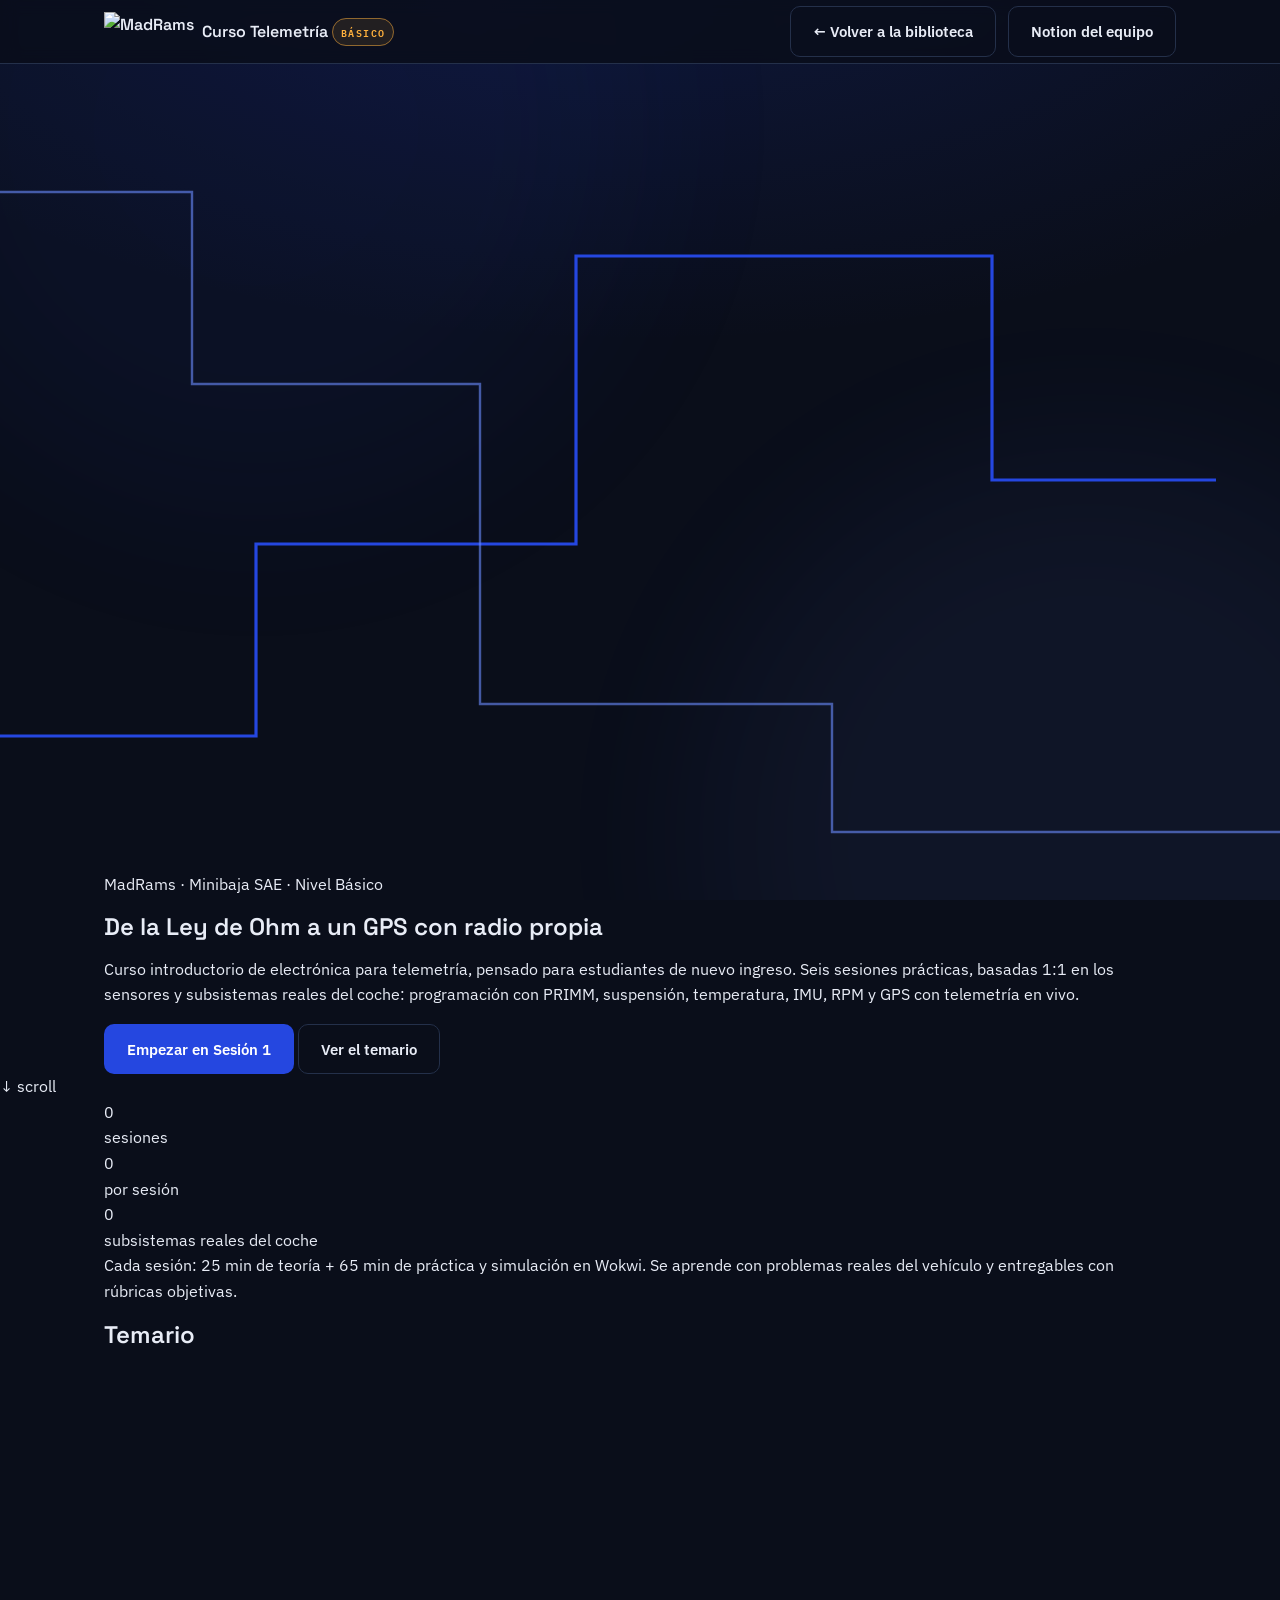
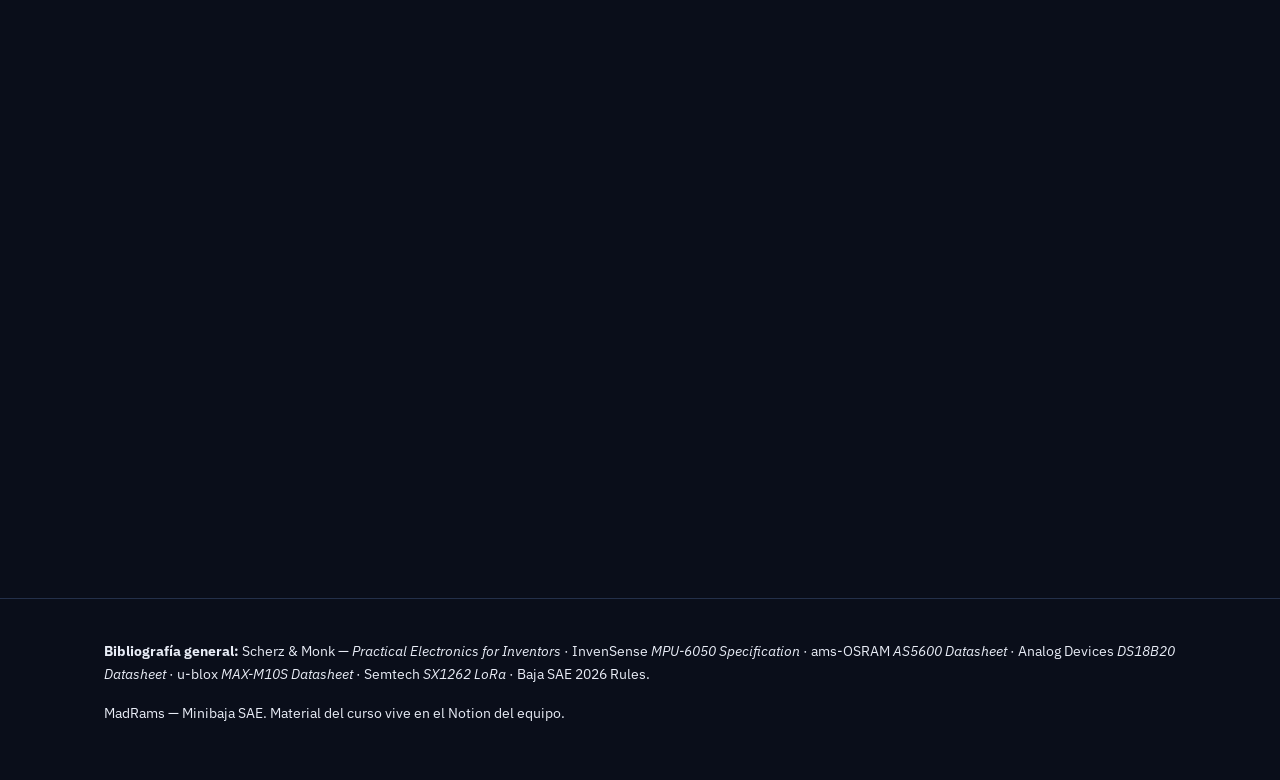
==== index.html @ baa656c7 "Re-master de curso" ====
<!doctype html>
<html lang="es">

<head>
    <meta charset="utf-8">
    <meta name="viewport" content="width=device-width, initial-scale=1">
    <link rel="icon" type="image/png" href="assets/img/LogoMadrams.png">
    <title>Curso Telemetría (Básico) — Nuevo Ingreso · MadRams</title>
    <meta name="description" content="Curso introductorio de electrónica para telemetría, 6 sesiones basadas 1:1 en los subsistemas reales de MadRams Minibaja SAE.">
    <link rel="preconnect" href="https://fonts.googleapis.com">
    <link href="https://fonts.googleapis.com/css2?family=Space+Grotesk:wght@500;600;700&family=IBM+Plex+Sans:wght@400;500;600&family=IBM+Plex+Mono:wght@400;600&display=swap" rel="stylesheet">
    <link rel="stylesheet" href="assets/css/tokens.css">
    <link rel="stylesheet" href="assets/css/base.css">
    <link rel="stylesheet" href="assets/css/home.css">
</head>

<body>
    <div class="bg-ambient" aria-hidden="true"></div>
    <header class="site-header">
        <div class="container">
            <a class="site-header__brand" href="index.html">
                <img src="assets/img/LogoMadrams.png" alt="MadRams">
                <span>Curso Telemetría <em class="level-badge">Básico</em></span>
            </a>
            <div class="site-header__actions" style="display:flex;gap:12px;align-items:center;flex-wrap:wrap;justify-content:flex-end">
                <a class="btn btn--ghost" href="https://luisxavierxd.github.io/MadRamsBibliotecaCursos/">← Volver a la biblioteca</a>
                <a class="btn btn--ghost" href="https://balsam-ringer-081.notion.site/Curso-Telemetr-a-Nuevo-Ingreso-3a5b2fdbb6b981238dddf6d0e0041c33" target="_blank" rel="noopener">Notion del equipo</a>
            </div>
        </div>
    </header>

    <main>
        <section class="hero">
            <svg class="hero__trace circuit-trace" viewBox="0 0 800 500" preserveAspectRatio="xMidYMid slice" aria-hidden="true">
                <path d="M0 420 L160 420 L160 300 L360 300 L360 120 L620 120 L620 260 L800 260"
                      fill="none" stroke="var(--accent)" stroke-width="2" stroke-dasharray="1200" />
                <path d="M0 80 L120 80 L120 200 L300 200 L300 400 L520 400 L520 480 L800 480"
                      fill="none" stroke="var(--accent-2)" stroke-width="1.5" stroke-dasharray="1200" opacity="0.6" />
            </svg>
            <div class="container">
                <div class="hero__content">
                    <p class="hero__eyebrow">MadRams · Minibaja SAE · Nivel Básico</p>
                    <h1>De la Ley de Ohm a un GPS con radio propia</h1>
                    <p class="lead">Curso introductorio de electrónica para telemetría, pensado para estudiantes de nuevo ingreso. Seis sesiones prácticas, basadas 1:1 en los sensores y subsistemas reales del coche: programación con PRIMM, suspensión, temperatura, IMU, RPM y GPS con telemetría en vivo.</p>
                    <div class="hero__actions">
                        <a class="btn btn--primary" href="sesiones/sesion-1.html">Empezar en Sesión 1</a>
                        <a class="btn btn--ghost" href="#temario">Ver el temario</a>
                    </div>
                </div>
            </div>
            <div class="scroll-hint">↓ scroll</div>
        </section>

        <section class="strip">
            <div class="container">
                <div class="strip__grid">
                    <div class="strip__stat">
                        <div class="value" data-counter="6">0</div>
                        <div class="label">sesiones</div>
                    </div>
                    <div class="strip__stat">
                        <div class="value" data-counter="90" data-counter-suffix=" min">0</div>
                        <div class="label">por sesión</div>
                    </div>
                    <div class="strip__stat">
                        <div class="value" data-counter="4">0</div>
                        <div class="label">subsistemas reales del coche</div>
                    </div>
                </div>
                <p class="strip__note">Cada sesión: 25 min de teoría + 65 min de práctica y simulación en Wokwi. Se aprende con problemas reales del vehículo y entregables con rúbricas objetivas.</p>
            </div>
        </section>

        <section class="sessions" id="temario">
            <div class="container">
                <h2>Temario</h2>
                <div class="sessions__grid">
                    <a class="card session-card reveal" href="sesiones/sesion-1.html">
                        <span class="num">01</span>
                        <h3>Electricidad + Arduino</h3>
                        <p class="sub">Base de todo el sistema electrónico</p>
                        <div class="tags"><span class="badge">LED · resistencias</span><span class="badge">multímetro</span></div>
                    </a>
                    <a class="card session-card reveal" href="sesiones/sesion-2.html">
                        <span class="num">02</span>
                        <h3>Fundamentos de programación (PRIMM)</h3>
                        <p class="sub">Alarma de sobrecalentamiento a pits · variables de estado e histéresis</p>
                        <div class="tags"><span class="badge">PRIMM</span><span class="badge">histéresis Wokwi</span></div>
                    </a>
                    <a class="card session-card reveal" href="sesiones/sesion-3.html">
                        <span class="num">03</span>
                        <h3>Suspensión (potenciómetro)</h3>
                        <p class="sub">Potenciómetro OEM GM 15098628/29 · divisor 5V→3.3V</p>
                        <div class="tags"><span class="badge">potenciómetro</span><span class="badge">divisor de voltaje</span></div>
                    </a>
                    <a class="card session-card reveal" href="sesiones/sesion-4.html">
                        <span class="num">04</span>
                        <h3>Temperatura (DS18B20 + 1-Wire)</h3>
                        <p class="sub">Monitoreo térmico de motor y CVT · bus OneWire</p>
                        <div class="tags"><span class="badge">DS18B20</span><span class="badge">1-Wire bus</span></div>
                    </a>
                    <a class="card session-card reveal" href="sesiones/sesion-5.html">
                        <span class="num">05</span>
                        <h3>Bus I²C: IMU y Encoder AS5600</h3>
                        <p class="sub">MPU6050 (0x68) + AS5600 (0x36) — chasis e indicador de RPM</p>
                        <div class="tags"><span class="badge">MPU6050</span><span class="badge">AS5600</span><span class="badge">I²C</span></div>
                    </a>
                    <a class="card card--alert session-card session-card--bonus reveal" href="sesiones/sesion-6.html">
                        <span class="num">06 🏁</span>
                        <h3>GPS + MicroSD (Data Day)</h3>
                        <p class="sub">Nodo de adquisición completo, registro en tarjeta de memoria y análisis de corrida</p>
                        <div class="tags">
                            <span class="badge">GPS NMEA</span>
                            <span class="badge">MicroSD SPI</span>
                            <span class="badge" style="color:var(--signal-amber);border-color:rgba(255,177,61,0.4)">🏁 Data Day · Entrega Final</span>
                        </div>
                    </a>
                </div>
            </div>
        </section>
    </main>

    <footer class="site-footer">
        <div class="container">
            <p><strong>Bibliografía general:</strong> Scherz &amp; Monk — <em>Practical Electronics for Inventors</em> · InvenSense <em>MPU-6050 Specification</em> · ams-OSRAM <em>AS5600 Datasheet</em> · Analog Devices <em>DS18B20 Datasheet</em> · u-blox <em>MAX-M10S Datasheet</em> · Semtech <em>SX1262 LoRa</em> · Baja SAE 2026 Rules.</p>
            <p>MadRams — Minibaja SAE. Material del curso vive en el Notion del equipo.</p>
        </div>
    </footer>

    <script src="https://cdn.jsdelivr.net/npm/animejs@3.2.1/lib/anime.min.js"></script>
    <script src="assets/js/animations.js"></script>
    <script>
        window.TelemetryAnim.init();
    </script>
</body>

</html>
---- assets/css/tokens.css ----
:root {
  /* ===== Color — Curso Telemetría BÁSICO =====
     Primer escalón de la familia: azul royal / acento ámbar.
     Mismo fondo profundo, rojo de alarma y semántica compartida con toda la familia. */
  --bg: #0A0E1A;
  --bg-panel: #131B2E;
  --bg-panel-2: #1B2740;
  --blue-royal: #2547E0;   /* primario / estructura */
  --blue-bright: #6C8CFF;  /* brillante / acento claro */
  --signal-amber: #FFB13D; /* señal / acento ámbar */
  --text: #E8ECF6;
  --text-dim: #8A93AC;
  --border: #24304A;
  --alarm: #FF3C3C;        /* compartida con toda la familia */

  /* Alias semánticos compartidos */
  --accent: #2547E0;
  --accent-2: #6C8CFF;
  --signal: #FFB13D;

  /* Type */
  --font-display: 'Space Grotesk', 'Arial Narrow', sans-serif;
  --font-body: 'IBM Plex Sans', system-ui, sans-serif;
  --font-mono: 'IBM Plex Mono', 'Consolas', monospace;

  /* Space */
  --space-1: 0.5rem;
  --space-2: 1rem;
  --space-3: 1.5rem;
  --space-4: 2.5rem;
  --space-5: 4rem;
  --space-6: 6rem;

  /* Layout */
  --radius: 10px;
  --radius-lg: 18px;
  --max-width: 1120px;
  --header-h: 64px;
}
---- assets/css/base.css ----
*, *::before, *::after { box-sizing: border-box; }
html { scroll-behavior: smooth; }

/* Transición suave (cross-fade) entre páginas: el circuito de fondo no "parpadea"
   al navegar. Navegadores sin soporte lo ignoran. */
@view-transition { navigation: auto; }
@media (prefers-reduced-motion: reduce) {
  html { scroll-behavior: auto; }
  *, *::before, *::after { animation-duration: 0.01ms !important; animation-iteration-count: 1 !important; transition-duration: 0.01ms !important; }
}

body {
  margin: 0;
  background: var(--bg);
  color: var(--text);
  font-family: var(--font-body);
  line-height: 1.6;
  -webkit-font-smoothing: antialiased;
}

h1, h2, h3, h4 {
  font-family: var(--font-display);
  font-weight: 600;
  line-height: 1.15;
  margin: 0 0 var(--space-2);
}

p { margin: 0 0 var(--space-2); color: var(--text); }
a { color: var(--blue-bright); }
code, .formula, .data-table { font-family: var(--font-mono); }

.visually-hidden {
  position: absolute; width: 1px; height: 1px; overflow: hidden;
  clip: rect(0 0 0 0); white-space: nowrap;
}

a:focus-visible, button:focus-visible, .btn:focus-visible {
  outline: 2px solid var(--blue-bright);
  outline-offset: 3px;
}

.container {
  max-width: var(--max-width);
  margin: 0 auto;
  padding: 0 var(--space-3);
}

/* Header / nav */
.site-header {
  position: sticky; top: 0; z-index: 20;
  height: var(--header-h);
  display: flex; align-items: center;
  background: rgba(10, 14, 26, 0.85);
  backdrop-filter: blur(8px);
  border-bottom: 1px solid var(--border);
}
.site-header .container { display: flex; align-items: center; justify-content: space-between; width: 100%; }
.site-header__brand { display: flex; align-items: center; gap: var(--space-1); font-family: var(--font-display); font-weight: 600; color: var(--text); text-decoration: none; }
.site-header__brand img { height: 40px; width: auto; }
/* Distintivo de nivel: este curso es el "Básico" del temario de Telemetría */
.level-badge {
  font-family: var(--font-mono); font-style: normal;
  font-size: 0.62rem; font-weight: 600; letter-spacing: 0.14em;
  text-transform: uppercase; line-height: 1;
  padding: 4px 8px; border-radius: 999px;
  color: var(--signal-amber);
  background: rgba(255, 177, 61, 0.1);
  border: 1px solid rgba(255, 177, 61, 0.5);
}

.nav-dots { display: flex; gap: 8px; list-style: none; margin: 0; padding: 0; }
.nav-dots a {
  display: block; width: 10px; height: 10px; border-radius: 50%;
  background: var(--border); text-indent: -9999px; overflow: hidden;
  transition: background 0.2s ease, transform 0.2s ease;
}
.nav-dots a:hover { background: var(--blue-bright); }
.nav-dots a.is-done { background: var(--signal-amber); }
.nav-dots a.is-current { background: var(--blue-royal); transform: scale(1.35); }
/* Sesión 6+ (bonus): rombo con contorno ámbar para distinguirla del resto */
.nav-dots a.nav-dot--bonus { border-radius: 2px; background: transparent; border: 1.5px solid var(--signal-amber); transform: rotate(45deg); }
.nav-dots a.nav-dot--bonus.is-current { background: var(--signal-amber); transform: rotate(45deg) scale(1.35); }
.nav-dots a.nav-dot--bonus.is-done { background: var(--signal-amber); }
.nav-dots a.nav-dot--bonus:hover { border-color: var(--blue-bright); }

/* Buttons */
.btn {
  display: inline-flex; align-items: center; gap: 8px;
  padding: 12px 22px; border-radius: var(--radius);
  font-family: var(--font-body); font-weight: 600; font-size: 0.95rem;
  text-decoration: none; border: 1px solid transparent; cursor: pointer;
  transition: background 0.2s ease, border-color 0.2s ease, transform 0.15s ease;
}
.btn--primary { background: var(--blue-royal); color: #fff; }
.btn--primary:hover { background: var(--blue-bright); transform: translateY(-1px); }
.btn--ghost { background: transparent; border-color: var(--border); color: var(--text); }
.btn--ghost:hover { border-color: var(--blue-bright); color: var(--blue-bright); }

/* Cards */
.card {
  background: var(--bg-panel);
  border: 1px solid var(--border);
  border-radius: var(--radius-lg);
  padding: var(--space-3);
  transition: border-color 0.2s ease, transform 0.2s ease, box-shadow 0.2s ease;
}
.card:hover {
  border-color: var(--blue-royal);
  transform: translateY(-3px);
  box-shadow: 0 12px 30px -18px rgba(37, 71, 224, 0.6);
}
.card--alert:hover { border-color: var(--signal-amber); box-shadow: 0 12px 30px -18px rgba(255, 177, 61, 0.5); }

/* Badges */
.badge {
  display: inline-flex; align-items: center; gap: 6px;
  font-family: var(--font-mono); font-size: 0.78rem; letter-spacing: 0.02em;
  padding: 4px 10px; border-radius: 999px;
  background: var(--bg-panel-2); color: var(--text-dim); border: 1px solid var(--border);
}

/* Callouts */
.callout {
  border-left: 3px solid var(--blue-royal);
  background: var(--bg-panel);
  border-radius: 0 var(--radius) var(--radius) 0;
  padding: var(--space-3);
}
.callout--alert { border-left-color: var(--signal-amber); }

/* Tables (datasheet look) */
.data-table { width: 100%; border-collapse: collapse; font-size: 0.9rem; }
.data-table th, .data-table td {
  text-align: left; padding: 10px 14px; border-bottom: 1px solid var(--border);
}
.data-table th { color: var(--text-dim); font-weight: 600; text-transform: uppercase; font-size: 0.75rem; letter-spacing: 0.04em; }

.formula {
  display: block; background: var(--bg-panel-2); border: 1px solid var(--border);
  border-radius: var(--radius); padding: var(--space-2); white-space: pre-wrap;
  color: var(--blue-bright); font-size: 0.95rem;
}

/* Checklist (errores comunes) */
.checklist { list-style: none; margin: 0; padding: 0; display: grid; gap: 10px; }
.checklist__item {
  position: relative;
  padding: 12px 16px 12px 38px;
  background: var(--bg-panel);
  border: 1px solid var(--border);
  border-radius: var(--radius);
  font-size: 0.95rem;
  line-height: 1.55;
  color: var(--text);
}
.checklist__item::before {
  content: "⚠";
  position: absolute;
  left: 14px;
  top: 12px;
  color: var(--signal-amber);
  font-size: 0.95rem;
  line-height: 1.55;
}
.checklist__item code, .deliverable-box code, .rubric code, .data-table code {
  font-family: var(--font-mono);
  color: var(--blue-bright);
  background: var(--bg-panel-2);
  padding: 2px 6px;
  border-radius: 4px;
  font-size: 0.88em;
}

/* Photo placeholders */
.photo-placeholder {
  display: flex; align-items: center; justify-content: center; text-align: center;
  aspect-ratio: 4 / 3; border: 2px dashed var(--border); border-radius: var(--radius);
  color: var(--text-dim); font-size: 0.85rem; padding: var(--space-2);
  background: repeating-linear-gradient(135deg, var(--bg-panel), var(--bg-panel) 10px, var(--bg-panel-2) 10px, var(--bg-panel-2) 20px);
}

/* Reveal animation hook: JS toggles .is-visible */
.reveal { opacity: 0; transform: translateY(24px); }
.reveal.is-visible { opacity: 1; transform: none; }
@media (prefers-reduced-motion: reduce) {
  .reveal { opacity: 1; transform: none; }
}

.site-footer {
  border-top: 1px solid var(--border);
  padding: var(--space-4) 0;
  color: var(--text-dim);
  font-size: 0.9rem;
}

/* ===== Fondo: Capa A — profundidad ambiental ===== */
.bg-ambient {
  position: fixed;
  inset: 0;
  z-index: -1;
  pointer-events: none;
  overflow: hidden;
  background:
    radial-gradient(120% 80% at 50% -10%, rgba(37, 71, 224, 0.18), transparent 60%),
    radial-gradient(100% 60% at 50% 110%, rgba(10, 14, 26, 0.9), transparent 70%),
    var(--bg);
}
.bg-ambient::before,
.bg-ambient::after {
  content: "";
  position: absolute;
  width: 60vmax;
  height: 60vmax;
  border-radius: 50%;
  filter: blur(90px);
  opacity: 0.06;
  will-change: transform;
}
.bg-ambient::before {
  background: var(--blue-royal);
  top: -20vmax; left: -10vmax;
  animation: aurora-a 34s ease-in-out infinite alternate;
}
.bg-ambient::after {
  background: var(--blue-bright);
  bottom: -25vmax; right: -15vmax;
  animation: aurora-b 42s ease-in-out infinite alternate;
}
@keyframes aurora-a {
  from { transform: translate(0, 0) scale(1); }
  to   { transform: translate(12vmax, 8vmax) scale(1.15); }
}
@keyframes aurora-b {
  from { transform: translate(0, 0) scale(1.1); }
  to   { transform: translate(-10vmax, -6vmax) scale(1); }
}
@media (prefers-reduced-motion: reduce) {
  .bg-ambient::before, .bg-ambient::after { animation: none; }
}

/* ===== Fondo: circuito de Mónaco centrado (todas las páginas) ===== */
.bg-monaco {
  position: fixed;
  inset: 0;
  z-index: -1;
  pointer-events: none;
  display: flex;
  align-items: center;
  justify-content: center;
  overflow: hidden;
}
.bg-monaco svg { width: min(92vw, 900px); height: auto; max-height: 86vh; overflow: visible; }
.bg-monaco .monaco-track { stroke-opacity: 0.32; stroke-dasharray: 1600; }
.bg-monaco .monaco-dot { opacity: 0.9; filter: drop-shadow(0 0 7px rgba(255, 177, 61, 0.95)); }

/* ===== Aviso "reducir movimiento" (animations.js lo inserta si aplica) ===== */
.reduced-motion-notice {
  position: fixed;
  left: 50%;
  bottom: var(--space-2);
  transform: translateX(-50%);
  z-index: 30;
  display: flex;
  align-items: center;
  gap: var(--space-2);
  max-width: min(92vw, 520px);
  padding: 10px 12px 10px 16px;
  background: var(--bg-panel);
  color: var(--text);
  border: 1px solid var(--border);
  border-left: 3px solid var(--signal-amber);
  border-radius: var(--radius);
  font-size: 0.85rem;
  line-height: 1.4;
  box-shadow: 0 12px 30px -14px rgba(0, 0, 0, 0.6);
}
.reduced-motion-notice strong { color: var(--signal-amber); font-weight: 600; }
.reduced-motion-notice button {
  flex-shrink: 0;
  width: 26px; height: 26px;
  display: inline-flex; align-items: center; justify-content: center;
  background: none; border: none; border-radius: 6px;
  color: var(--text-dim); font-size: 1.3rem; line-height: 1; cursor: pointer;
  transition: background 0.2s ease, color 0.2s ease;
}
.reduced-motion-notice button:hover { background: var(--bg-panel-2); color: var(--text); }
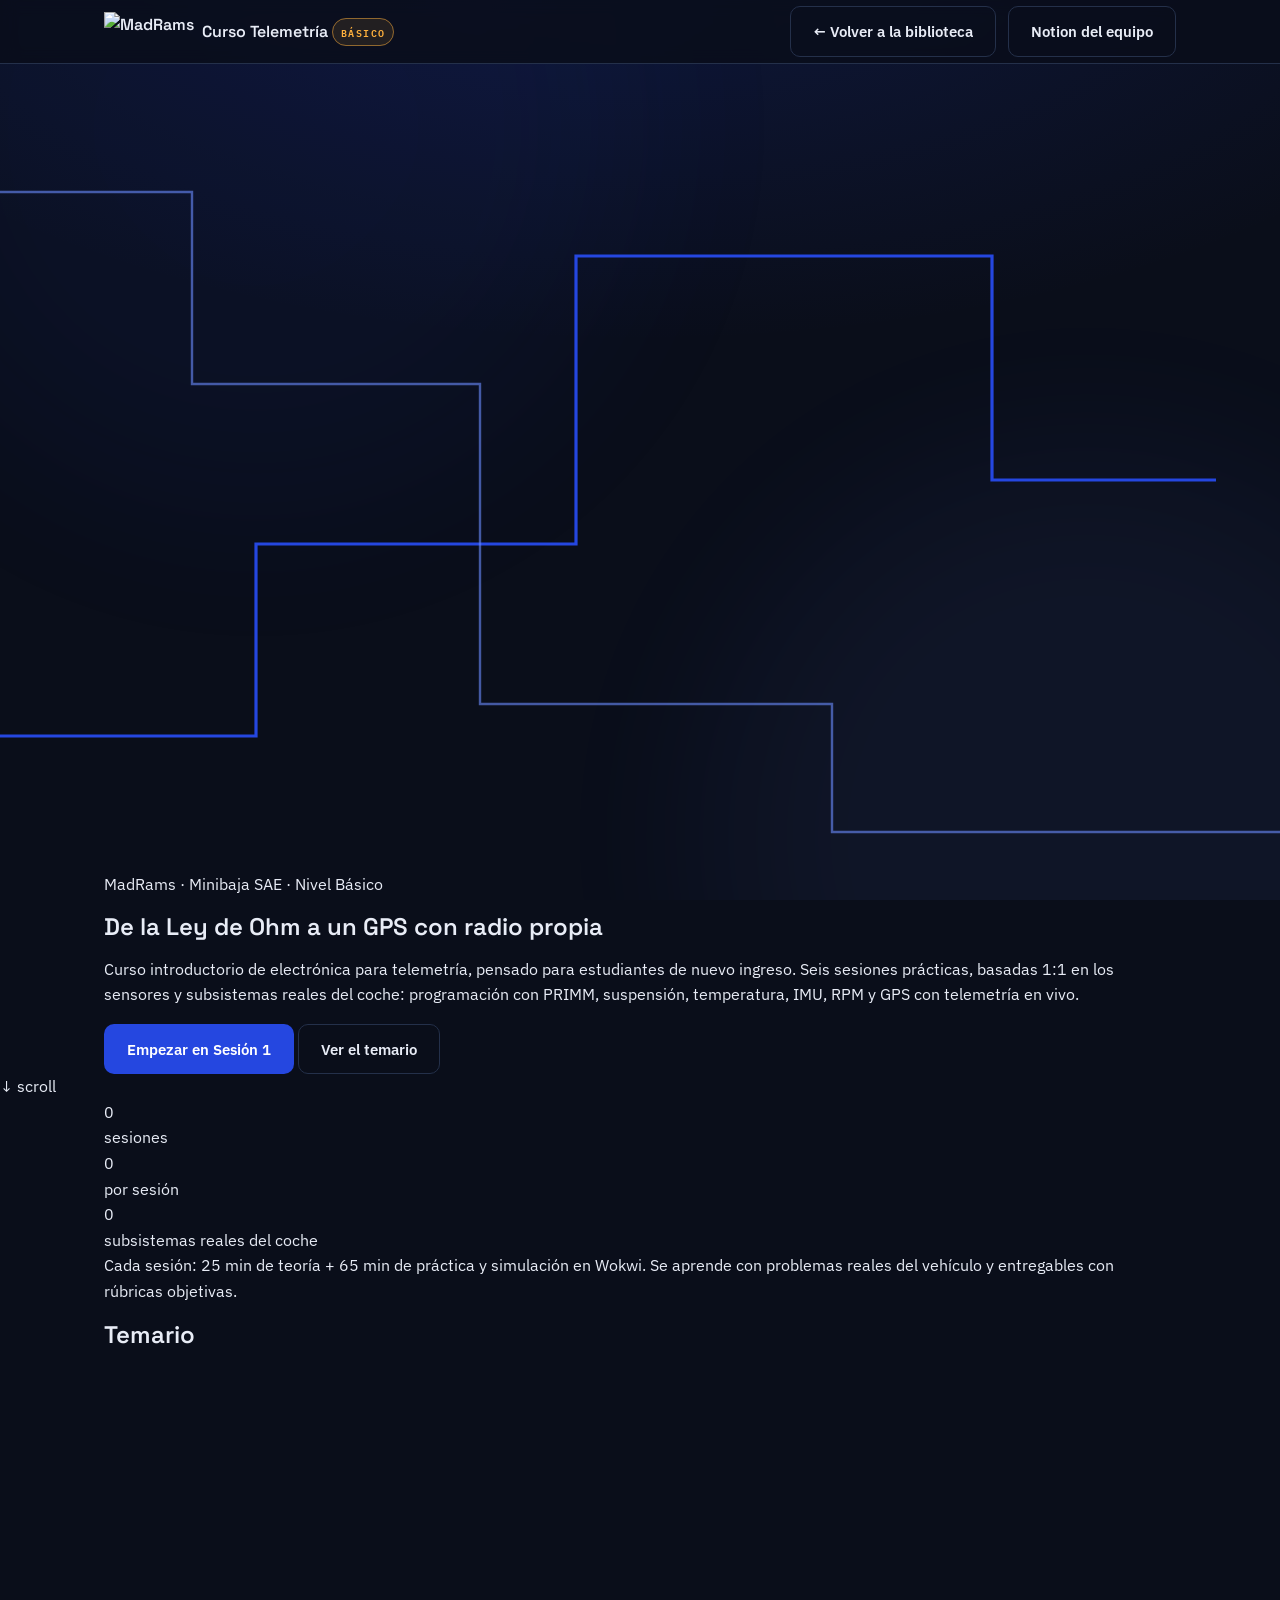
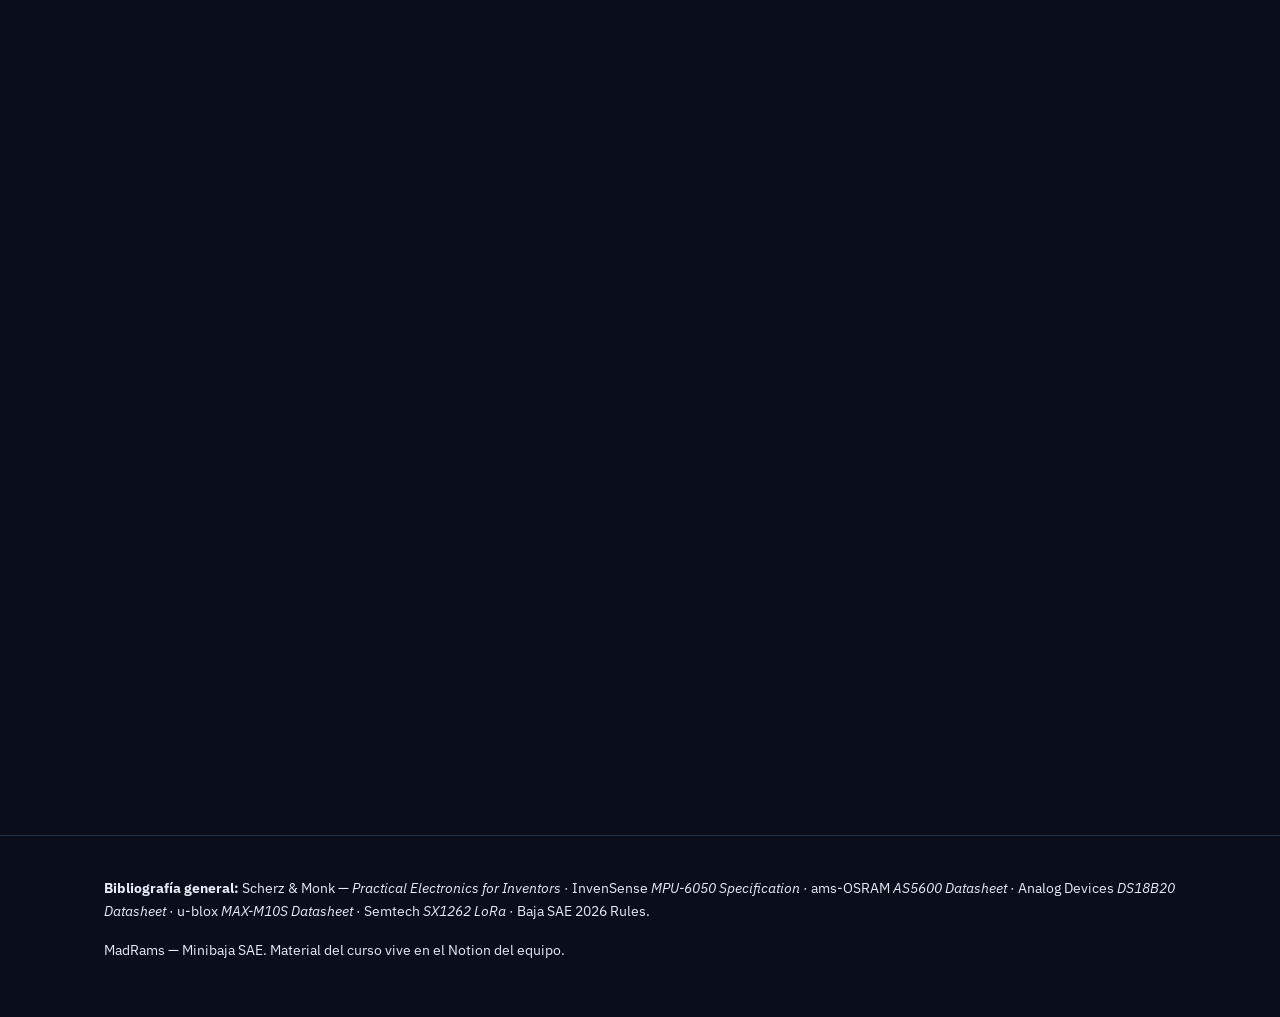
==== commit 81baed54: "Fix de navegacion" ====
--- a/index.html
+++ b/index.html
@@ -116,6 +116,18 @@
                         </div>
                     </a>
                 </div>
+
+            <!-- Banner de transición al Curso Intermedio -->
+            <div class="next-course-banner reveal" style="margin-top: var(--space-5, 32px); padding: var(--space-4, 24px); border-radius: var(--radius-lg, 16px); background: linear-gradient(135deg, rgba(14, 143, 166, 0.15), rgba(34, 211, 238, 0.05)); border: 1px solid rgba(34, 211, 238, 0.3); display: flex; flex-wrap: wrap; align-items: center; justify-content: space-between; gap: 16px;">
+                <div>
+                    <span class="badge" style="color: #22D3EE; border-color: rgba(34, 211, 238, 0.4); margin-bottom: 8px; display: inline-block;">Siguiente Nivel</span>
+                    <h3 style="margin: 0 0 6px; font-size: 1.3rem;">¿Listo para el siguiente paso? Curso Intermedio</h3>
+                    <p style="margin: 0; color: var(--text-dim); font-size: 0.92rem;">Aprende arquitectura de buses, FreeRTOS en ESP32, multiplexores y logging masivo en SD.</p>
+                </div>
+                <a href="https://luisxavierxd.github.io/MadRamsCursoTelemetriaIntermedio/" class="btn btn--primary" style="background: linear-gradient(135deg, #0E8FA6, #22D3EE); color: #07101E; font-weight: 700; border: none; padding: 10px 20px; border-radius: 999px; text-decoration: none; display: inline-flex; align-items: center; gap: 8px;">
+                    Abrir Curso Intermedio →
+                </a>
+            </div>
             </div>
         </section>
     </main>
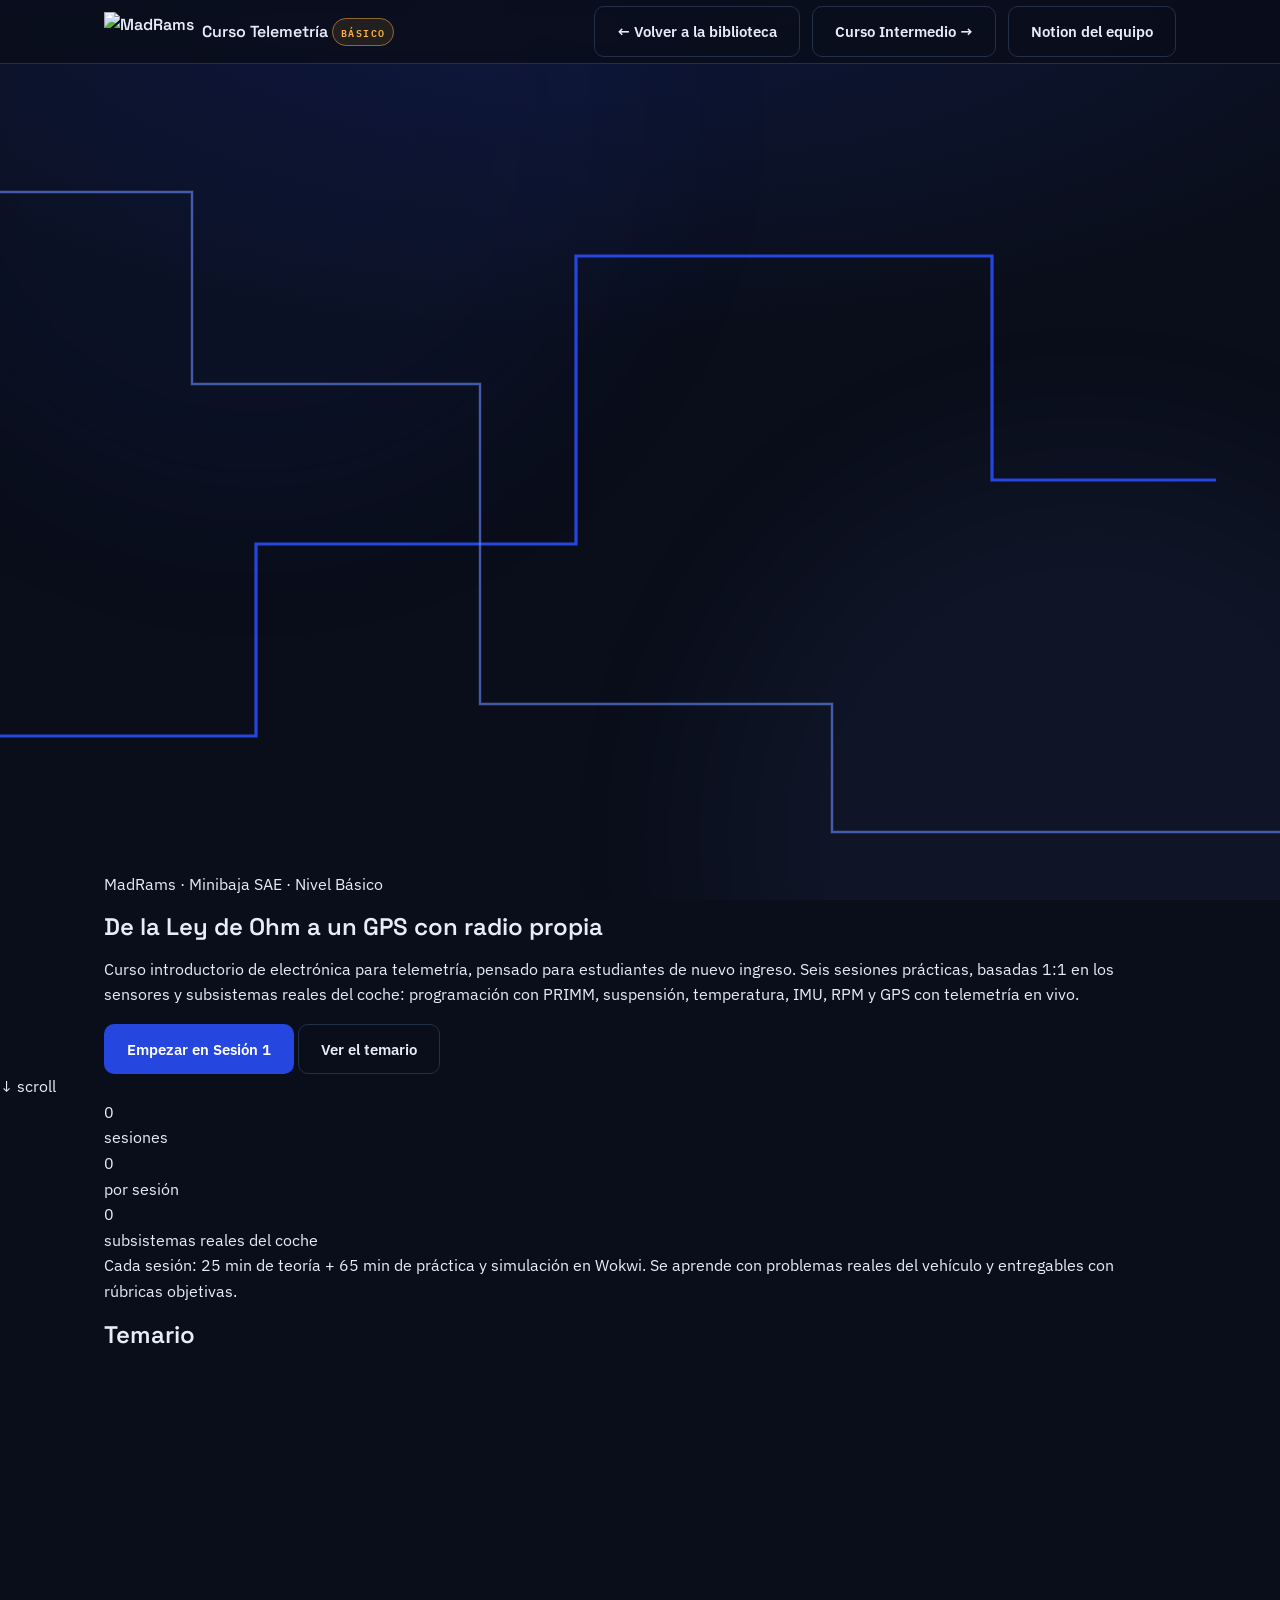
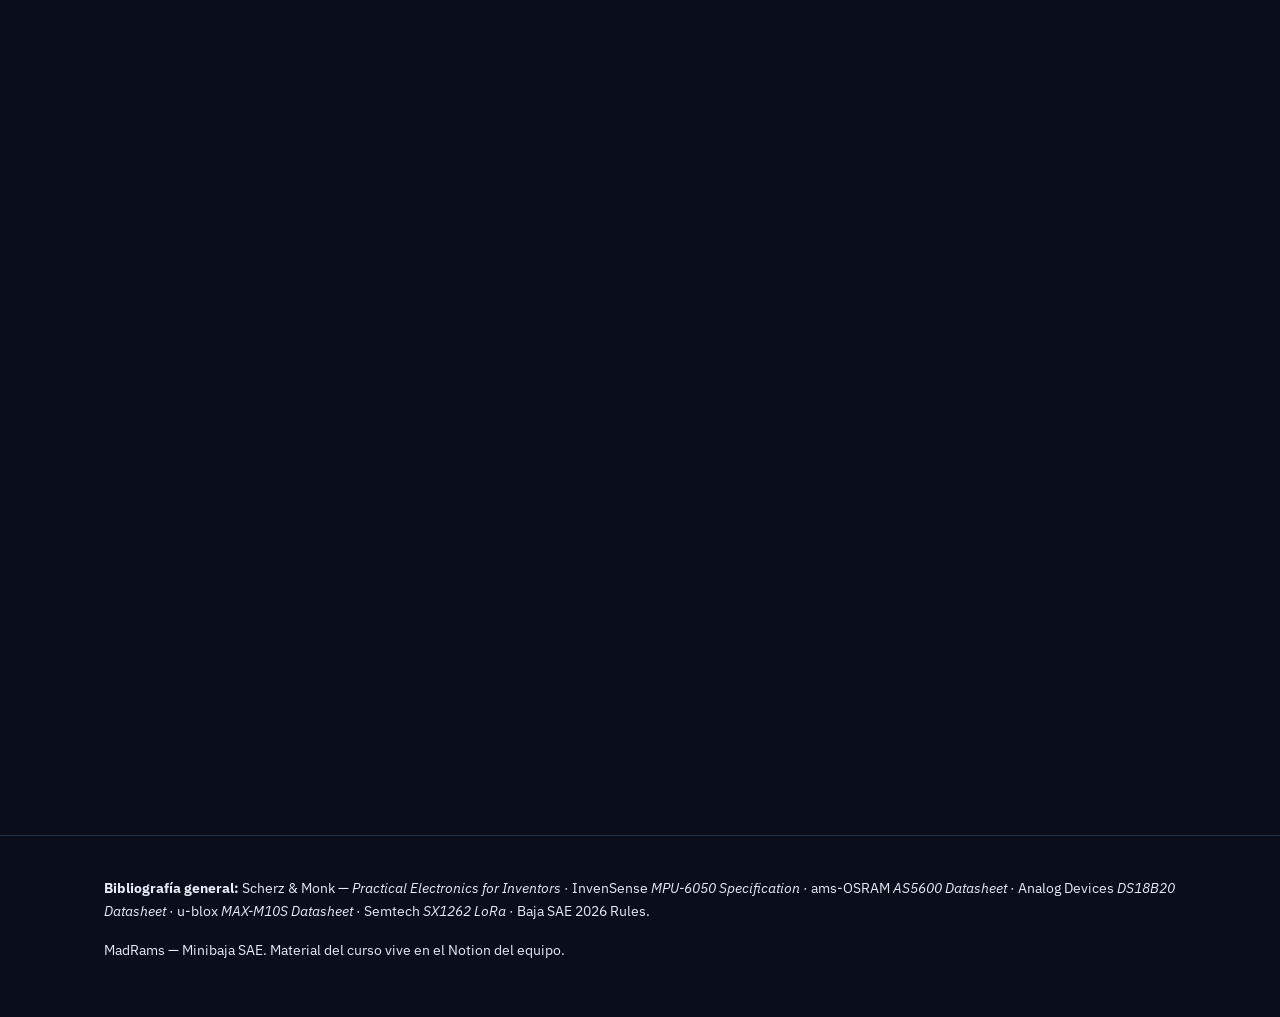
==== commit 5dda0b9f: "Boton a curso intermedio" ====
--- a/index.html
+++ b/index.html
@@ -24,6 +24,7 @@
             </a>
             <div class="site-header__actions" style="display:flex;gap:12px;align-items:center;flex-wrap:wrap;justify-content:flex-end">
                 <a class="btn btn--ghost" href="https://luisxavierxd.github.io/MadRamsBibliotecaCursos/">← Volver a la biblioteca</a>
+                <a class="btn btn--ghost" href="https://luisxavierxd.github.io/MadRamsCursoTelemetriaIntermedio/">Curso Intermedio →</a>
                 <a class="btn btn--ghost" href="https://balsam-ringer-081.notion.site/Curso-Telemetr-a-Nuevo-Ingreso-3a5b2fdbb6b981238dddf6d0e0041c33" target="_blank" rel="noopener">Notion del equipo</a>
             </div>
         </div>
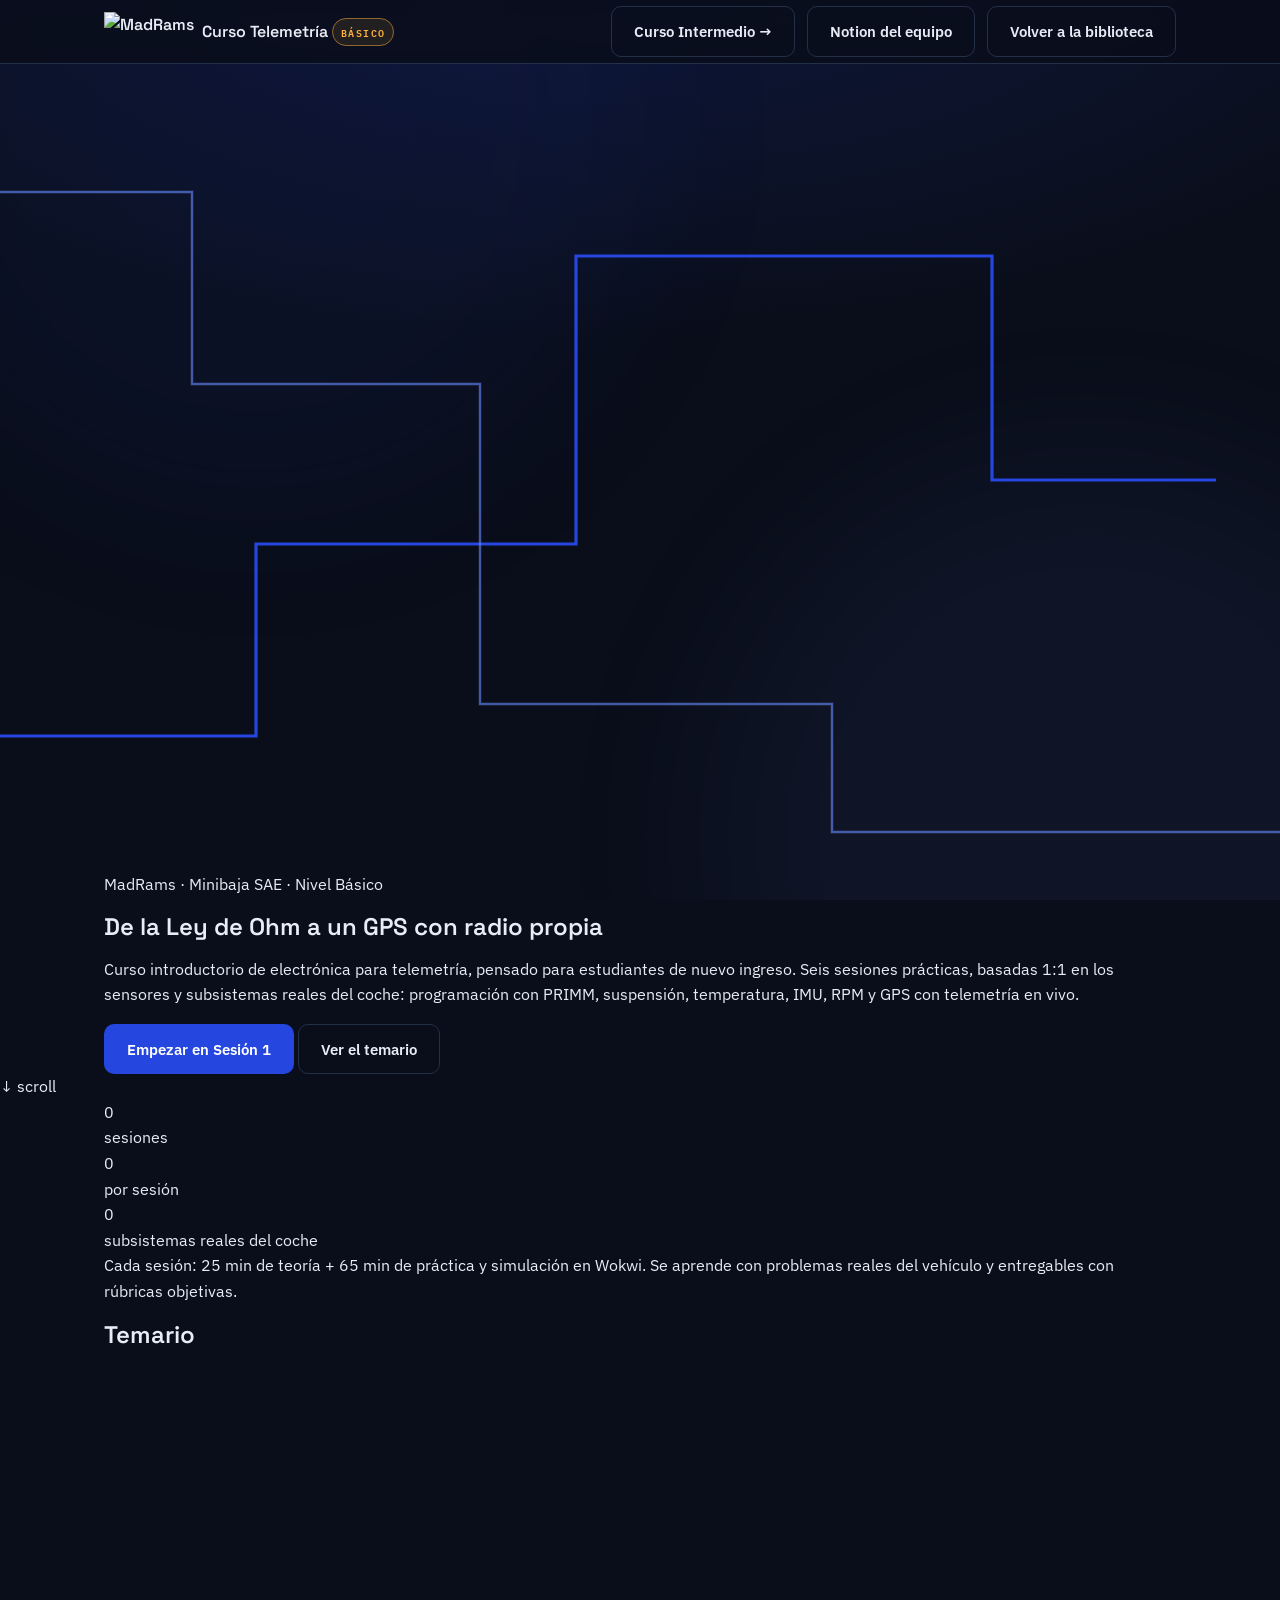
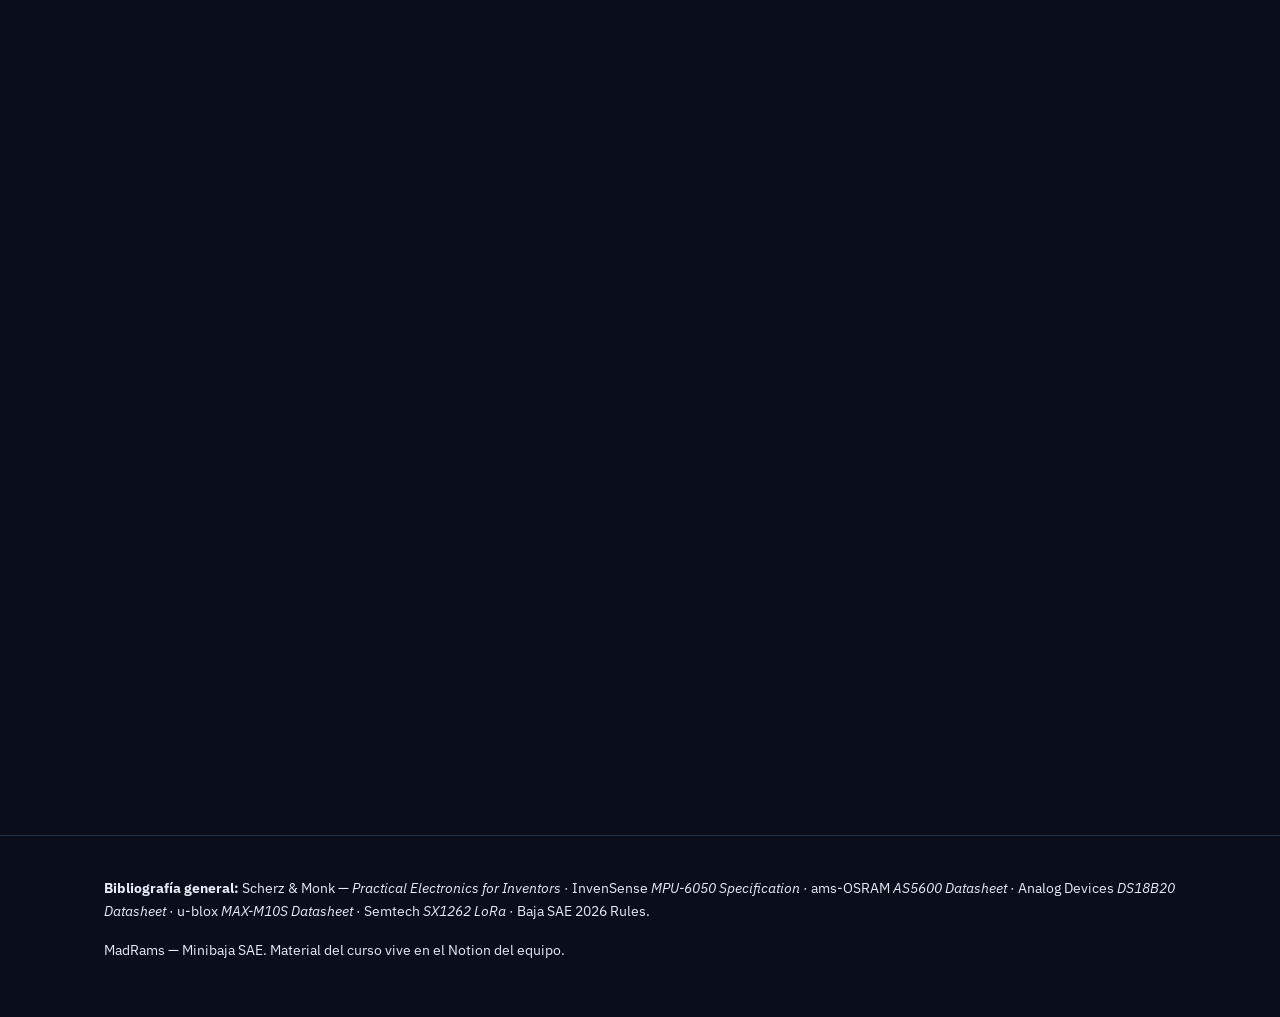
==== commit 623f1d16: "Cambios Routing" ====
--- a/index.html
+++ b/index.html
@@ -23,9 +23,9 @@
                 <span>Curso Telemetría <em class="level-badge">Básico</em></span>
             </a>
             <div class="site-header__actions" style="display:flex;gap:12px;align-items:center;flex-wrap:wrap;justify-content:flex-end">
-                <a class="btn btn--ghost" href="https://luisxavierxd.github.io/MadRamsBibliotecaCursos/">← Volver a la biblioteca</a>
                 <a class="btn btn--ghost" href="https://luisxavierxd.github.io/MadRamsCursoTelemetriaIntermedio/">Curso Intermedio →</a>
                 <a class="btn btn--ghost" href="https://balsam-ringer-081.notion.site/Curso-Telemetr-a-Nuevo-Ingreso-3a5b2fdbb6b981238dddf6d0e0041c33" target="_blank" rel="noopener">Notion del equipo</a>
+                <a class="btn btn--ghost" href="https://luisxavierxd.github.io/MadRamsBibliotecaCursos/">Volver a la biblioteca</a>
             </div>
         </div>
     </header>
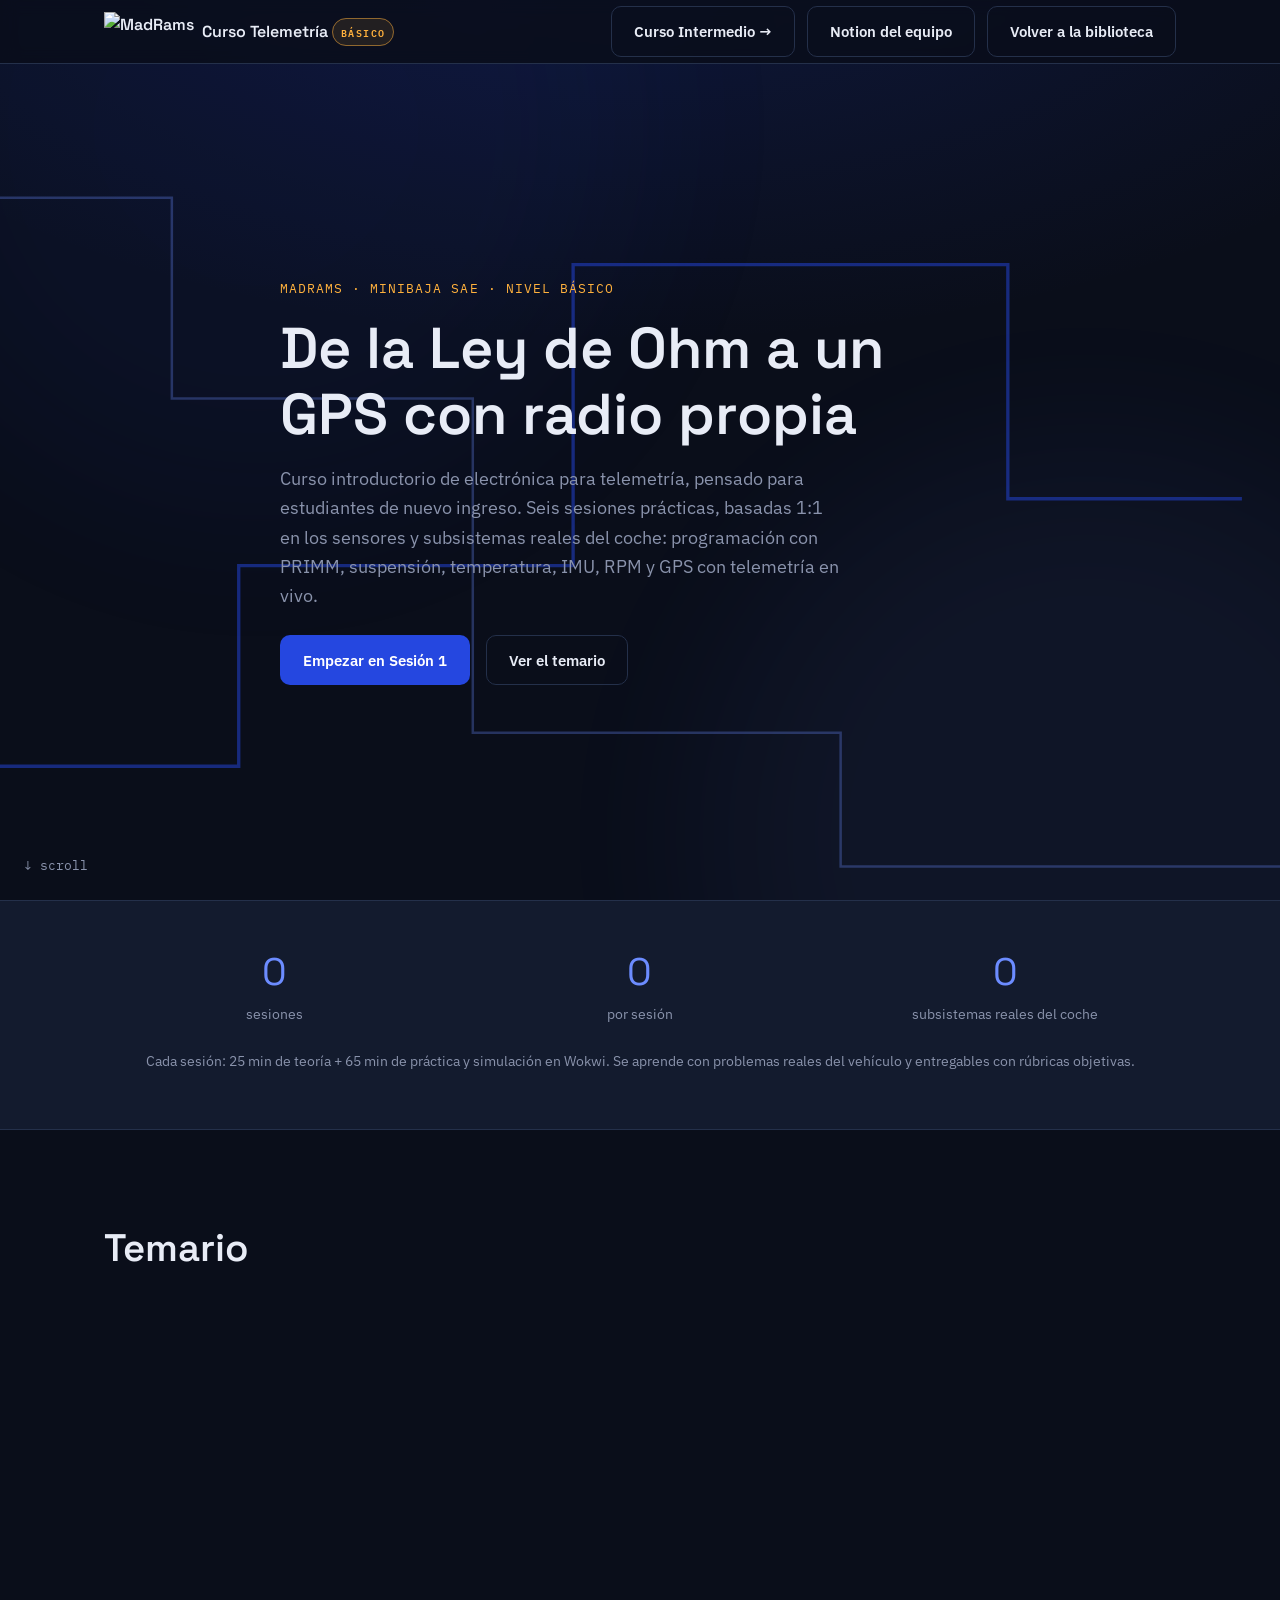
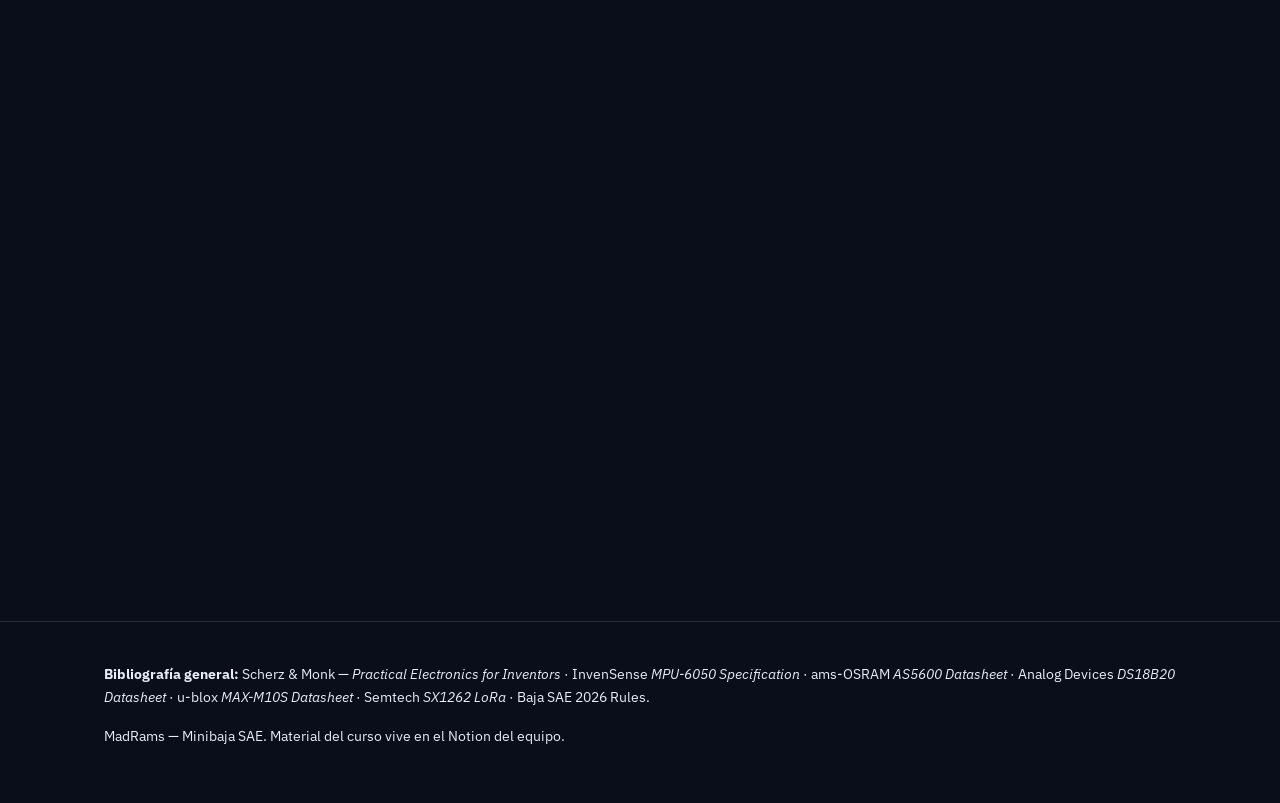
==== commit 829caaf2: "Restructuracion de Links" ====
--- a/index.html
+++ b/index.html
@@ -44,7 +44,7 @@
                     <h1>De la Ley de Ohm a un GPS con radio propia</h1>
                     <p class="lead">Curso introductorio de electrónica para telemetría, pensado para estudiantes de nuevo ingreso. Seis sesiones prácticas, basadas 1:1 en los sensores y subsistemas reales del coche: programación con PRIMM, suspensión, temperatura, IMU, RPM y GPS con telemetría en vivo.</p>
                     <div class="hero__actions">
-                        <a class="btn btn--primary" href="sesiones/sesion-1.html">Empezar en Sesión 1</a>
+                        <a class="btn btn--primary" href="sesiones/sesion-1/">Empezar en Sesión 1</a>
                         <a class="btn btn--ghost" href="#temario">Ver el temario</a>
                     </div>
                 </div>
@@ -76,45 +76,41 @@
             <div class="container">
                 <h2>Temario</h2>
                 <div class="sessions__grid">
-                    <a class="card session-card reveal" href="sesiones/sesion-1.html">
+                    <a class="card session-card reveal" href="sesiones/sesion-1/">
                         <span class="num">01</span>
                         <h3>Electricidad + Arduino</h3>
                         <p class="sub">Base de todo el sistema electrónico</p>
-                        <div class="tags"><span class="badge">LED · resistencias</span><span class="badge">multímetro</span></div>
+                        <p class="session-card__deliverable"><b>Entregable:</b> proyecto Wokwi: Ley de Ohm + Blink estructurado</p>
                     </a>
-                    <a class="card session-card reveal" href="sesiones/sesion-2.html">
+                    <a class="card session-card reveal" href="sesiones/sesion-2/">
                         <span class="num">02</span>
                         <h3>Fundamentos de programación (PRIMM)</h3>
                         <p class="sub">Alarma de sobrecalentamiento a pits · variables de estado e histéresis</p>
-                        <div class="tags"><span class="badge">PRIMM</span><span class="badge">histéresis Wokwi</span></div>
+                        <p class="session-card__deliverable"><b>Entregable:</b> proyecto Wokwi con histéresis demostrada</p>
                     </a>
-                    <a class="card session-card reveal" href="sesiones/sesion-3.html">
+                    <a class="card session-card reveal" href="sesiones/sesion-3/">
                         <span class="num">03</span>
                         <h3>Suspensión (potenciómetro)</h3>
                         <p class="sub">Potenciómetro OEM GM 15098628/29 · divisor 5V→3.3V</p>
-                        <div class="tags"><span class="badge">potenciómetro</span><span class="badge">divisor de voltaje</span></div>
+                        <p class="session-card__deliverable"><b>Entregable:</b> sensor de suspensión con divisor + alarma</p>
                     </a>
-                    <a class="card session-card reveal" href="sesiones/sesion-4.html">
+                    <a class="card session-card reveal" href="sesiones/sesion-4/">
                         <span class="num">04</span>
                         <h3>Temperatura (DS18B20 + 1-Wire)</h3>
                         <p class="sub">Monitoreo térmico de motor y CVT · bus OneWire</p>
-                        <div class="tags"><span class="badge">DS18B20</span><span class="badge">1-Wire bus</span></div>
+                        <p class="session-card__deliverable"><b>Entregable:</b> monitoreo térmico dual (DS18B20)</p>
                     </a>
-                    <a class="card session-card reveal" href="sesiones/sesion-5.html">
+                    <a class="card session-card reveal" href="sesiones/sesion-5/">
                         <span class="num">05</span>
                         <h3>Bus I²C: IMU y Encoder AS5600</h3>
                         <p class="sub">MPU6050 (0x68) + AS5600 (0x36) — chasis e indicador de RPM</p>
-                        <div class="tags"><span class="badge">MPU6050</span><span class="badge">AS5600</span><span class="badge">I²C</span></div>
+                        <p class="session-card__deliverable"><b>Entregable:</b> bus I²C con IMU + encoder AS5600</p>
                     </a>
-                    <a class="card card--alert session-card session-card--bonus reveal" href="sesiones/sesion-6.html">
+                    <a class="card card--alert session-card session-card--bonus reveal" href="sesiones/sesion-6/">
                         <span class="num">06 🏁</span>
                         <h3>GPS + MicroSD (Data Day)</h3>
                         <p class="sub">Nodo de adquisición completo, registro en tarjeta de memoria y análisis de corrida</p>
-                        <div class="tags">
-                            <span class="badge">GPS NMEA</span>
-                            <span class="badge">MicroSD SPI</span>
-                            <span class="badge" style="color:var(--signal-amber);border-color:rgba(255,177,61,0.4)">🏁 Data Day · Entrega Final</span>
-                        </div>
+                        <p class="session-card__deliverable"><b>Entregable:</b> dataset en MicroSD + reporte (Data Day)</p>
                     </a>
                 </div>
 
--- a/assets/css/home.css
+++ b/assets/css/home.css
@@ -0,0 +1,55 @@
+.hero {
+  position: relative;
+  min-height: calc(100vh - var(--header-h));
+  display: flex; align-items: center;
+  overflow: hidden;
+}
+.hero__trace {
+  position: absolute; inset: 0; width: 100%; height: 100%;
+  opacity: 0.5; pointer-events: none;
+}
+.hero__content { position: relative; z-index: 1; max-width: 720px; }
+.hero__eyebrow {
+  font-family: var(--font-mono); color: var(--signal-amber);
+  text-transform: uppercase; letter-spacing: 0.08em; font-size: 0.8rem;
+  margin-bottom: var(--space-2);
+}
+.hero h1 { font-size: clamp(2.2rem, 5vw, 3.6rem); }
+.hero p.lead { color: var(--text-dim); font-size: 1.15rem; max-width: 560px; }
+.hero__actions { display: flex; gap: var(--space-2); margin-top: var(--space-3); flex-wrap: wrap; }
+.scroll-hint {
+  position: absolute; bottom: var(--space-3); left: var(--space-3);
+  color: var(--text-dim); font-family: var(--font-mono); font-size: 0.8rem;
+}
+
+.strip {
+  border-top: 1px solid var(--border); border-bottom: 1px solid var(--border);
+  padding: var(--space-4) 0; background: var(--bg-panel);
+}
+.strip__grid { display: grid; grid-template-columns: repeat(auto-fit, minmax(180px, 1fr)); gap: var(--space-3); text-align: center; }
+.strip__stat .value { font-family: var(--font-display); font-size: 2.4rem; color: var(--blue-bright); }
+.strip__stat .label { color: var(--text-dim); font-size: 0.9rem; }
+.strip__note { margin-top: var(--space-3); text-align: center; color: var(--text-dim); font-size: 0.9rem; }
+
+.sessions { padding: var(--space-6) 0; }
+.sessions h2 { font-size: clamp(1.8rem, 3.5vw, 2.4rem); }
+.sessions__grid {
+  display: grid; grid-template-columns: repeat(auto-fit, minmax(280px, 1fr));
+  gap: var(--space-3); margin-top: var(--space-4);
+}
+.session-card { display: flex; flex-direction: column; gap: var(--space-1); text-decoration: none; color: var(--text); }
+.session-card .num { font-family: var(--font-display); font-size: 2rem; color: var(--blue-royal); }
+.session-card--bonus .num { color: var(--signal-amber); }
+.session-card h3 { font-size: 1.15rem; margin-bottom: 4px; }
+.session-card .sub { color: var(--text-dim); font-size: 0.88rem; margin-bottom: var(--space-1); }
+.session-card .tags { display: flex; gap: 6px; flex-wrap: wrap; }
+.session-card__deliverable { color: var(--text-dim); font-size: 0.88rem; margin-top: 2px; }
+.session-card__deliverable b { color: var(--text); font-weight: 600; }
+
+@media (max-width: 640px) {
+  .hero__actions { flex-direction: column; align-items: flex-start; }
+}
+
+/* El circuito de Mónaco ahora es un fondo global centrado (ver .bg-monaco en base.css),
+   inyectado por animations.js en todas las páginas. */
+.hero .container { position: relative; z-index: 1; }
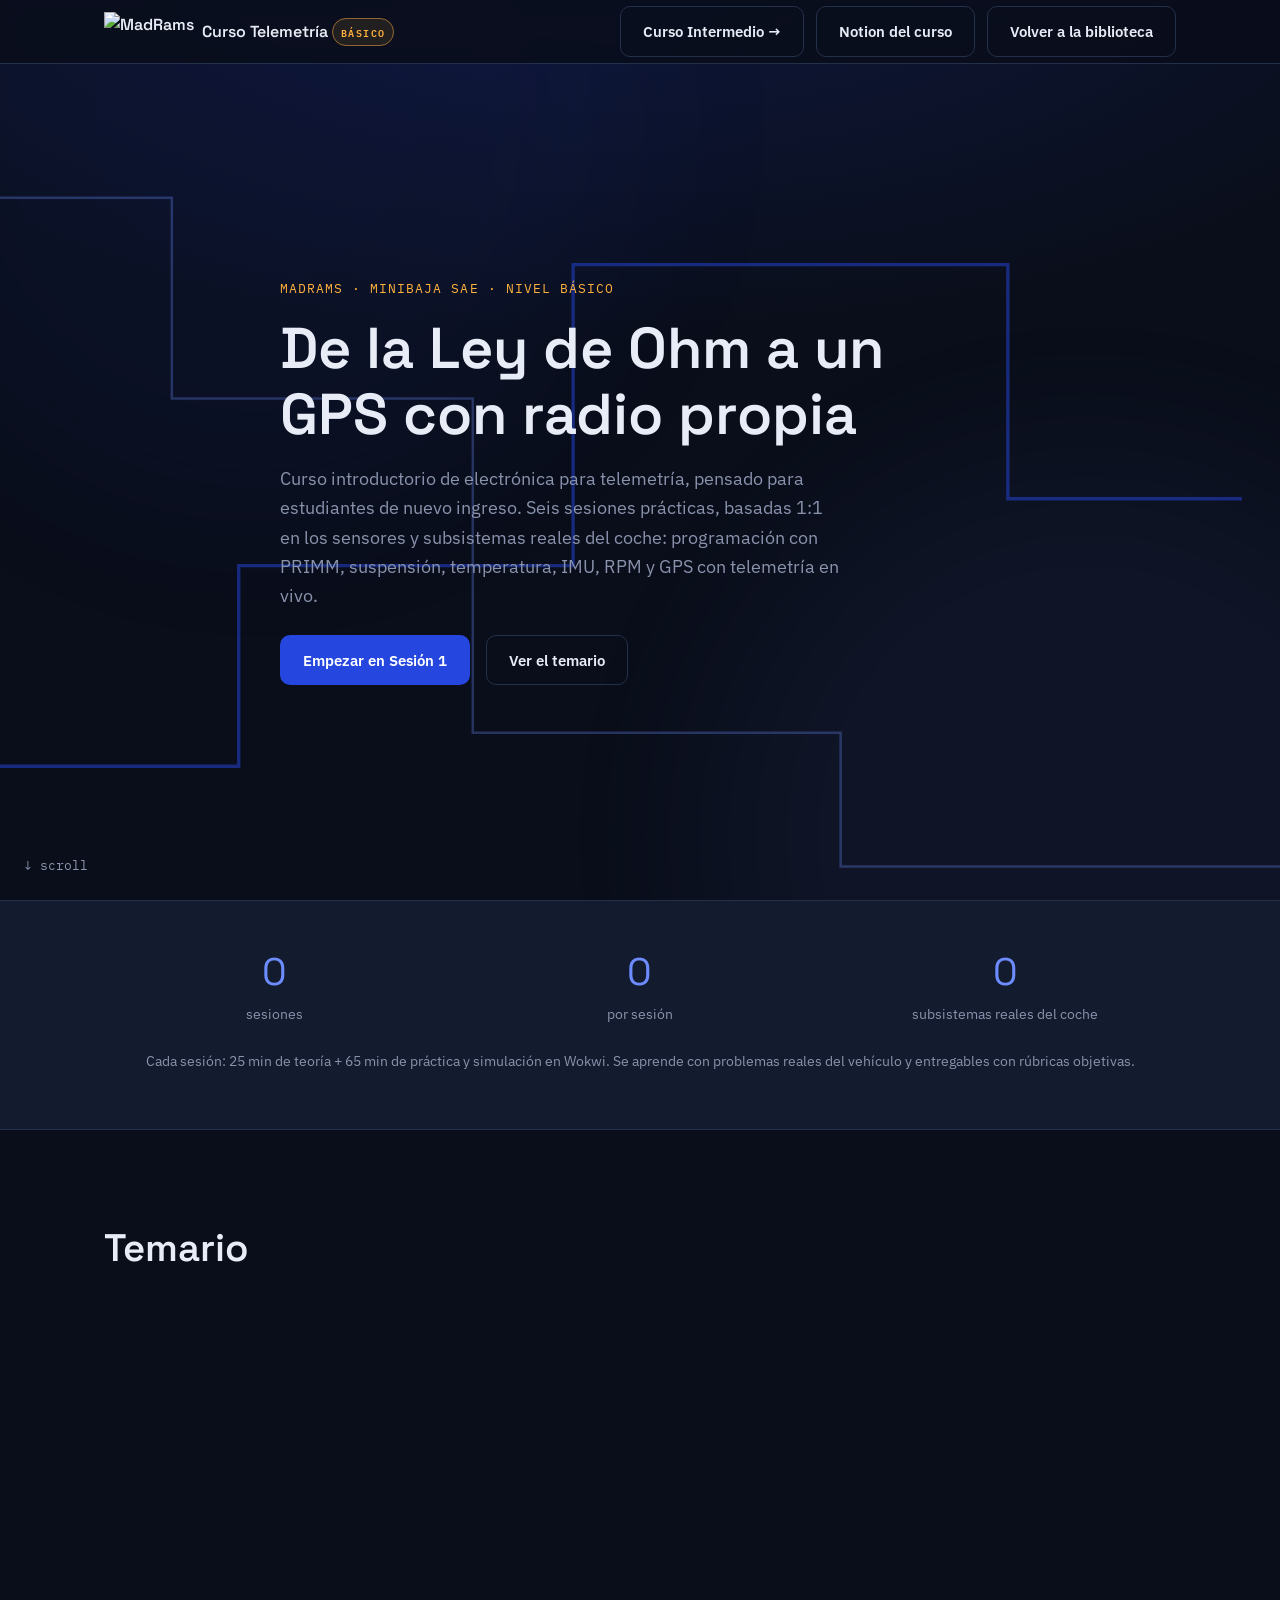
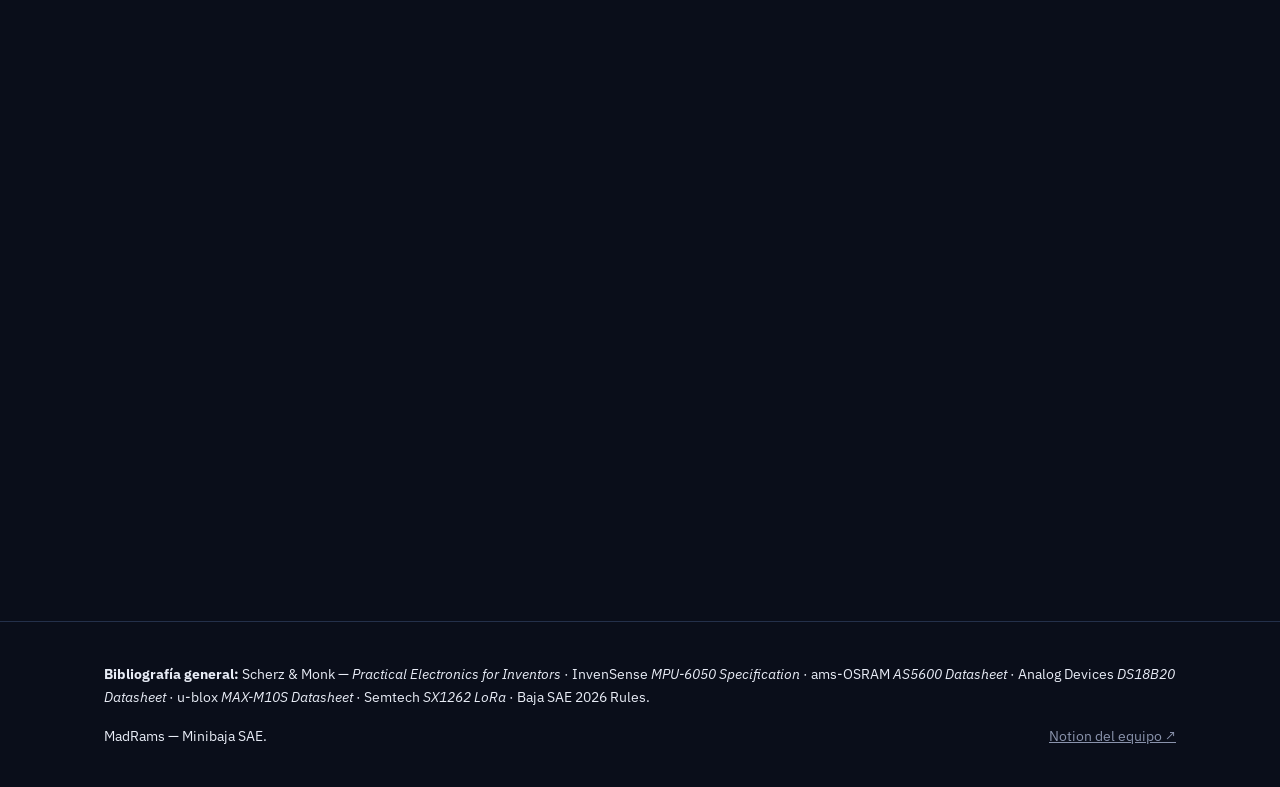
==== commit 57c7de02: "Link Notion Añadido" ====
--- a/index.html
+++ b/index.html
@@ -24,7 +24,7 @@
             </a>
             <div class="site-header__actions" style="display:flex;gap:12px;align-items:center;flex-wrap:wrap;justify-content:flex-end">
                 <a class="btn btn--ghost" href="https://luisxavierxd.github.io/MadRamsCursoTelemetriaIntermedio/">Curso Intermedio →</a>
-                <a class="btn btn--ghost" href="https://balsam-ringer-081.notion.site/Curso-Telemetr-a-Nuevo-Ingreso-3a5b2fdbb6b981238dddf6d0e0041c33" target="_blank" rel="noopener">Notion del equipo</a>
+                <a class="btn btn--ghost" href="https://balsam-ringer-081.notion.site/3c5b2fdbb6b9819cb738d3ce7c00c621" target="_blank" rel="noopener">Notion del curso</a>
                 <a class="btn btn--ghost" href="https://luisxavierxd.github.io/MadRamsBibliotecaCursos/">Volver a la biblioteca</a>
             </div>
         </div>
@@ -132,7 +132,10 @@
     <footer class="site-footer">
         <div class="container">
             <p><strong>Bibliografía general:</strong> Scherz &amp; Monk — <em>Practical Electronics for Inventors</em> · InvenSense <em>MPU-6050 Specification</em> · ams-OSRAM <em>AS5600 Datasheet</em> · Analog Devices <em>DS18B20 Datasheet</em> · u-blox <em>MAX-M10S Datasheet</em> · Semtech <em>SX1262 LoRa</em> · Baja SAE 2026 Rules.</p>
-            <p>MadRams — Minibaja SAE. Material del curso vive en el Notion del equipo.</p>
+            <div style="display:flex;flex-wrap:wrap;gap:12px;justify-content:space-between;align-items:center">
+                <p style="margin:0">MadRams — Minibaja SAE.</p>
+                <a href="https://balsam-ringer-081.notion.site/3a5b2fdbb6b981238dddf6d0e0041c33" target="_blank" rel="noopener" style="color:var(--text-dim)">Notion del equipo ↗</a>
+            </div>
         </div>
     </footer>
 
--- a/assets/css/base.css
+++ b/assets/css/base.css
@@ -95,6 +95,8 @@
 .btn--primary:hover { background: var(--blue-bright); transform: translateY(-1px); }
 .btn--ghost { background: transparent; border-color: var(--border); color: var(--text); }
 .btn--ghost:hover { border-color: var(--blue-bright); color: var(--blue-bright); }
+.btn--signal { background: var(--signal); color: var(--bg); border-color: var(--signal); box-shadow: 0 4px 18px -4px var(--signal); }
+.btn--signal:hover { filter: brightness(1.06); transform: translateY(-1px); box-shadow: 0 6px 24px -4px var(--signal); }
 
 /* Cards */
 .card {
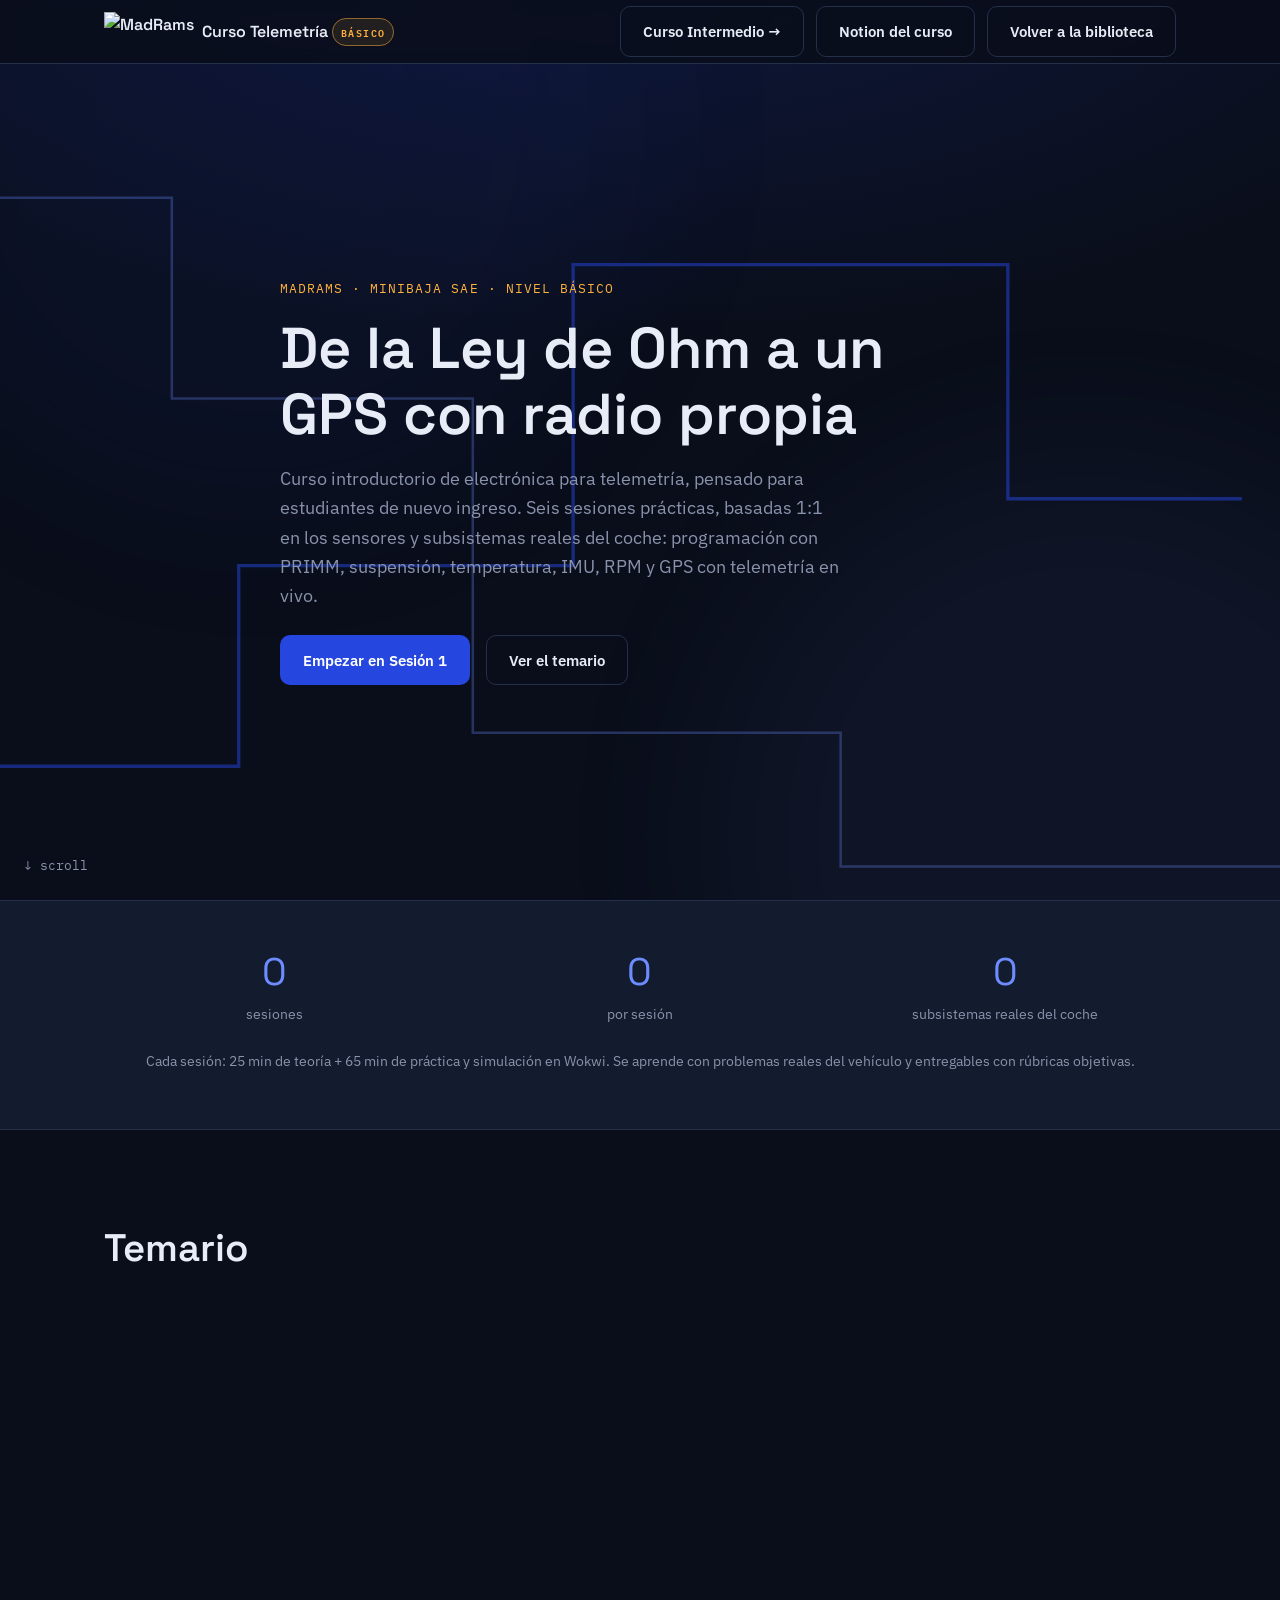
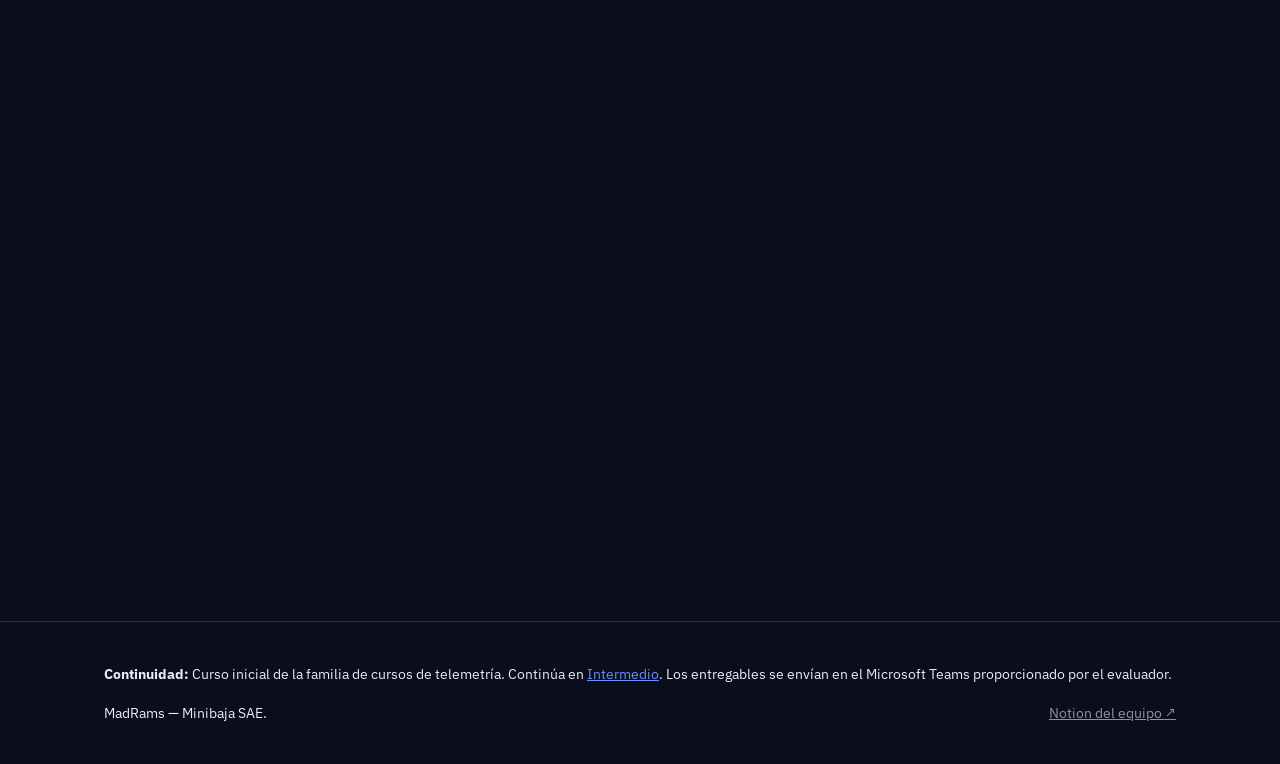
==== commit ca3ae957: "Cambio al footer de continuidad" ====
--- a/index.html
+++ b/index.html
@@ -131,7 +131,7 @@
 
     <footer class="site-footer">
         <div class="container">
-            <p><strong>Bibliografía general:</strong> Scherz &amp; Monk — <em>Practical Electronics for Inventors</em> · InvenSense <em>MPU-6050 Specification</em> · ams-OSRAM <em>AS5600 Datasheet</em> · Analog Devices <em>DS18B20 Datasheet</em> · u-blox <em>MAX-M10S Datasheet</em> · Semtech <em>SX1262 LoRa</em> · Baja SAE 2026 Rules.</p>
+            <p><strong>Continuidad:</strong> Curso inicial de la familia de cursos de telemetría. Continúa en <a href="https://luisxavierxd.github.io/MadRamsCursoTelemetriaIntermedio/">Intermedio</a>. Los entregables se envían en el Microsoft Teams proporcionado por el evaluador.</p>
             <div style="display:flex;flex-wrap:wrap;gap:12px;justify-content:space-between;align-items:center">
                 <p style="margin:0">MadRams — Minibaja SAE.</p>
                 <a href="https://balsam-ringer-081.notion.site/3a5b2fdbb6b981238dddf6d0e0041c33" target="_blank" rel="noopener" style="color:var(--text-dim)">Notion del equipo ↗</a>
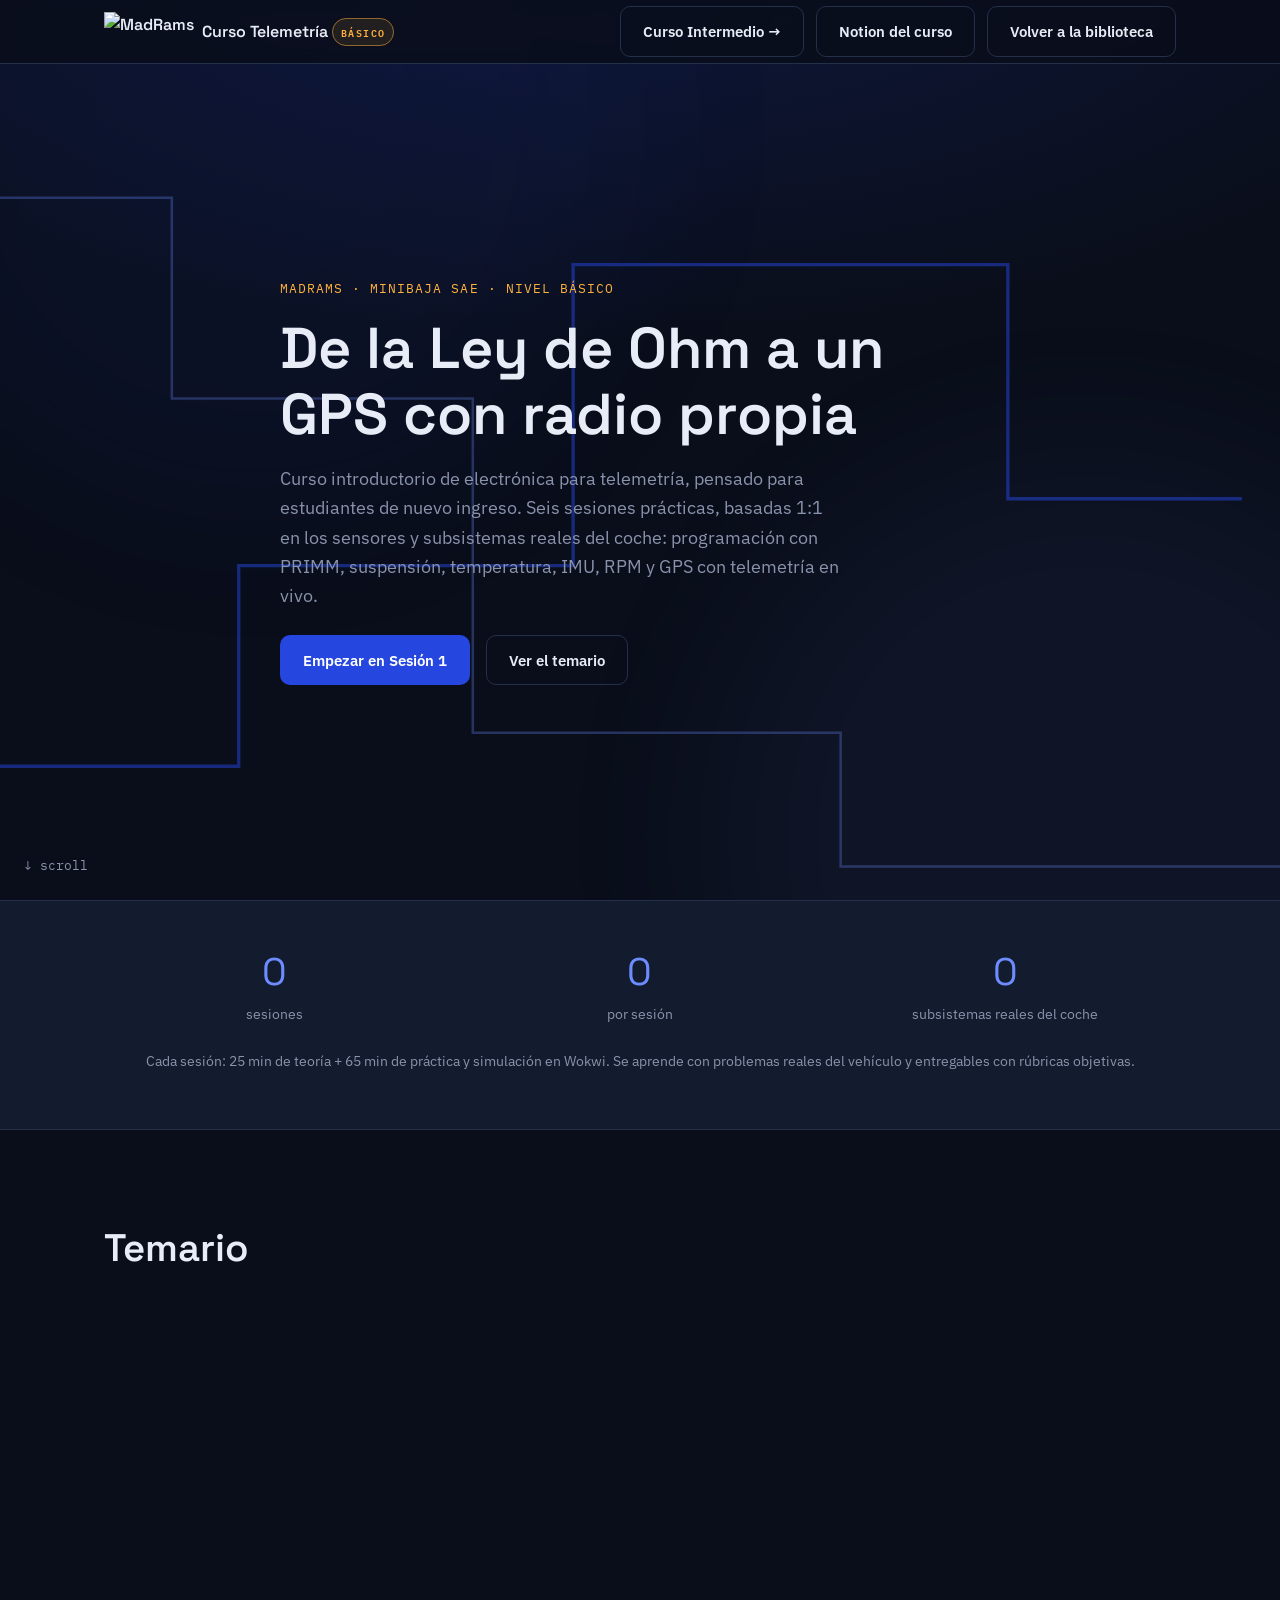
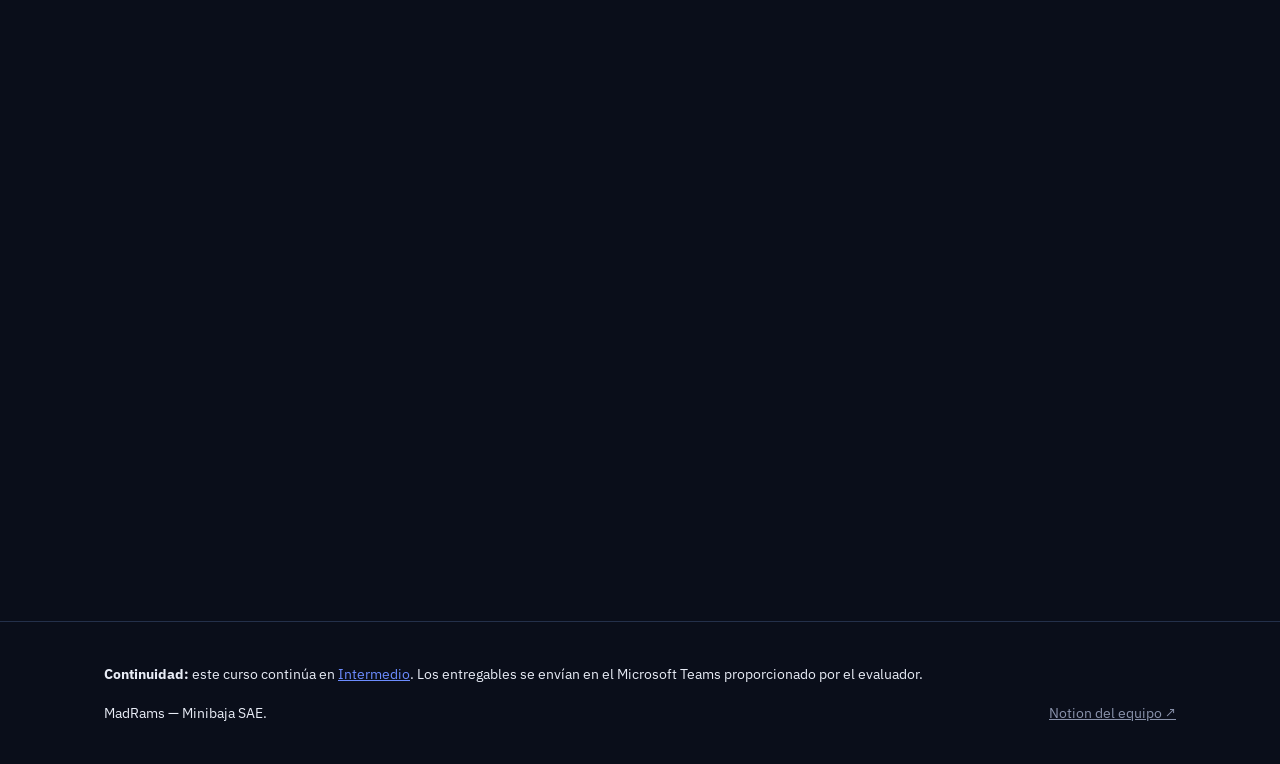
==== commit 1403e6a2: "Actualizacion al footer" ====
--- a/index.html
+++ b/index.html
@@ -131,7 +131,7 @@
 
     <footer class="site-footer">
         <div class="container">
-            <p><strong>Continuidad:</strong> Curso inicial de la familia de cursos de telemetría. Continúa en <a href="https://luisxavierxd.github.io/MadRamsCursoTelemetriaIntermedio/">Intermedio</a>. Los entregables se envían en el Microsoft Teams proporcionado por el evaluador.</p>
+            <p><strong>Continuidad:</strong> este curso continúa en <a href="https://luisxavierxd.github.io/MadRamsCursoTelemetriaIntermedio/">Intermedio</a>. Los entregables se envían en el Microsoft Teams proporcionado por el evaluador.</p>
             <div style="display:flex;flex-wrap:wrap;gap:12px;justify-content:space-between;align-items:center">
                 <p style="margin:0">MadRams — Minibaja SAE.</p>
                 <a href="https://balsam-ringer-081.notion.site/3a5b2fdbb6b981238dddf6d0e0041c33" target="_blank" rel="noopener" style="color:var(--text-dim)">Notion del equipo ↗</a>
